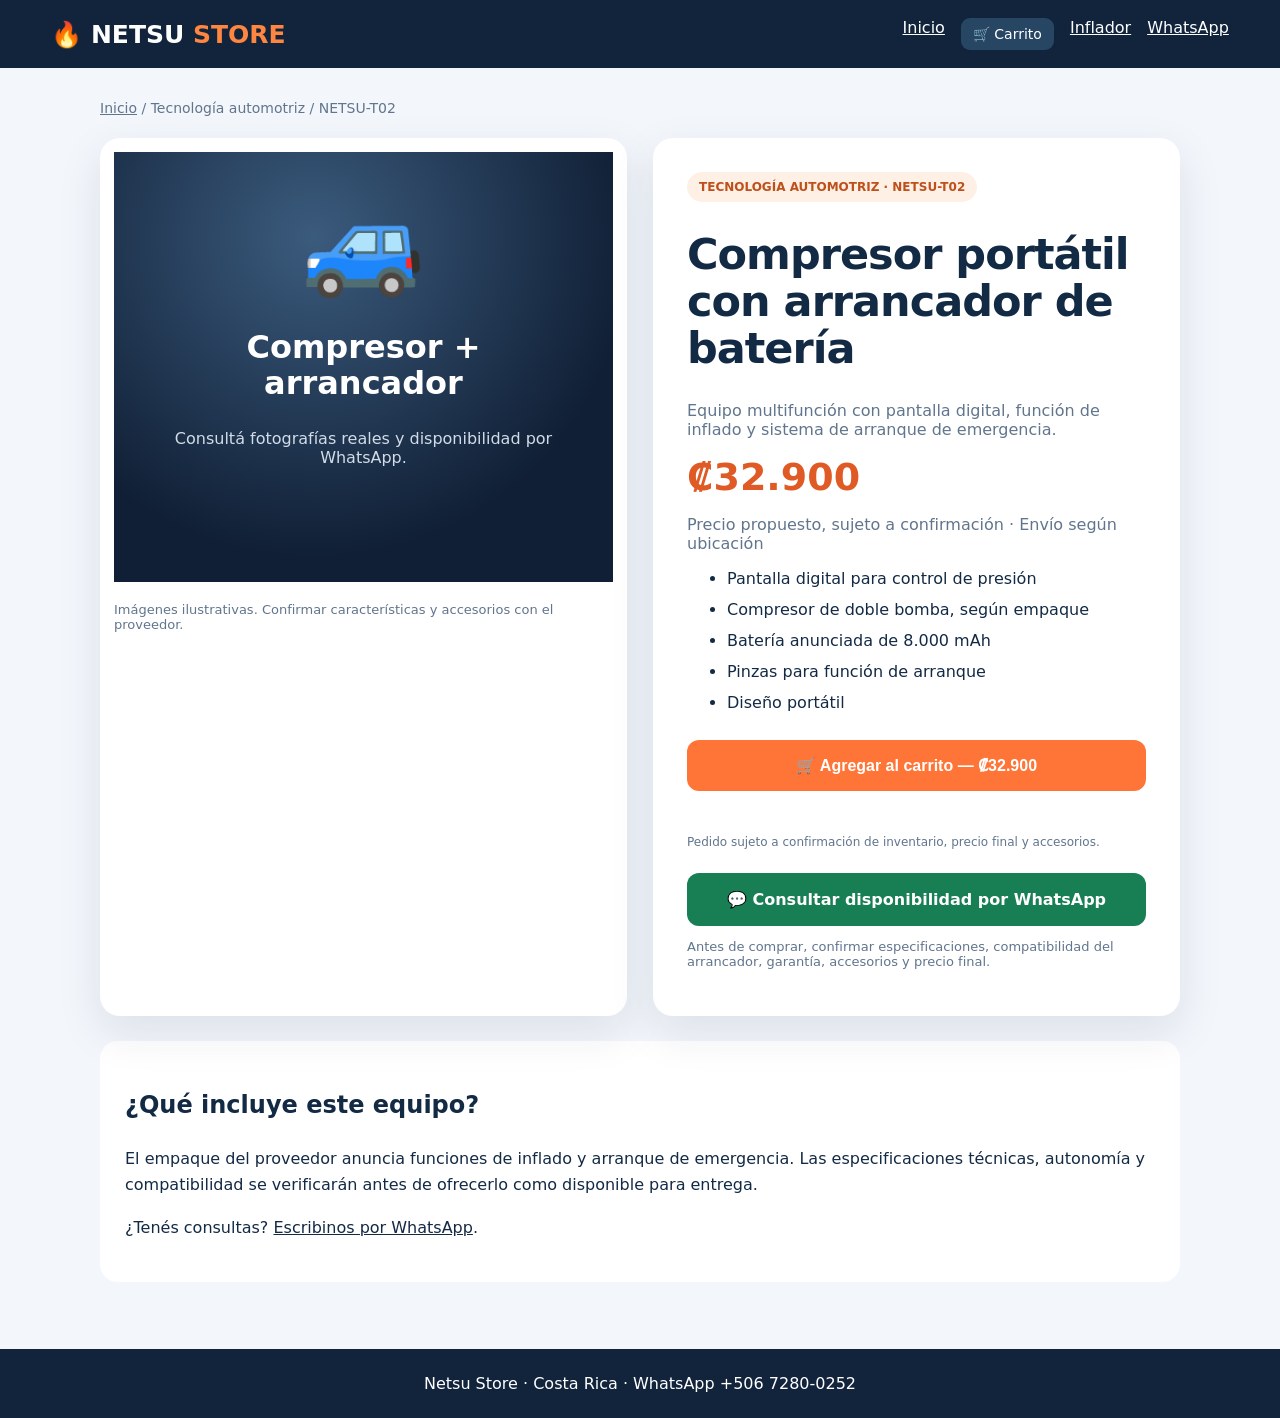
==== arrancador-compresor.html @ 4e2aa310 "Unify Netsu Store cart and fix T01 gallery paths" ====
<!doctype html><html lang="es"><head><meta charset="utf-8"><meta name="viewport" content="width=device-width,initial-scale=1"><title>Compresor y arrancador portátil | Netsu Store</title><meta name="description" content="Compresor portátil con función de arranque y pantalla digital. Consultá precio, disponibilidad y entrega con Netsu Store Costa Rica."><style>*{box-sizing:border-box}body{margin:0;font:16px system-ui,-apple-system,Segoe UI,sans-serif;background:#f3f6fb;color:#132a45}header{background:#12243c;color:white;padding:18px max(4vw,20px);display:flex;align-items:center;justify-content:space-between;gap:20px;flex-wrap:wrap}header b{font-size:25px}header span{color:#ff8640}nav{display:flex;gap:16px}a{color:inherit}.wrap{max-width:1120px;margin:auto;padding:32px 20px}.crumb{color:#61758d;font-size:14px;margin-bottom:22px}.layout{display:grid;grid-template-columns:1fr 1fr;gap:26px}.card{background:white;border-radius:20px;overflow:hidden;box-shadow:0 16px 45px #142b461a}.visual{min-height:430px;background:radial-gradient(circle at 40% 20%,#3b5b7d,#101f35 70%);color:#fff;display:flex;flex-direction:column;justify-content:center;align-items:center;padding:32px;text-align:center}.visual .icon{font-size:100px}.visual h2{font-size:32px;line-height:1.15}.visual p{color:#d2dce8}.details{padding:34px}.tag{background:#fff0e6;color:#bd501b;padding:8px 12px;border-radius:99px;font-weight:800;font-size:12px;display:inline-block}h1{font-size:clamp(30px,4vw,43px);line-height:1.1;letter-spacing:-1px}.price{font-size:38px;font-weight:900;color:#df5a25}.muted{color:#61758d}.details li{margin:12px 0}.btn{display:block;background:#187e54;color:white;text-align:center;text-decoration:none;font-weight:800;border-radius:12px;padding:17px;margin-top:24px}.section{margin-top:25px;background:#fff;padding:25px;border-radius:18px;line-height:1.65}footer{margin-top:35px;padding:25px;background:#12243c;color:white;text-align:center}@media(max-width:750px){.layout{grid-template-columns:1fr}.visual{min-height:300px}.details{padding:24px}.wrap{padding:22px 13px}}.gallery{padding:14px}.gallery img{width:100%;aspect-ratio:1;object-fit:contain;border-radius:12px;background:#eef2f7}.thumbs{display:grid;grid-template-columns:repeat(3,1fr);gap:8px;margin-top:10px}.thumbs button{padding:0;border:2px solid transparent;border-radius:9px;background:#eef2f7;cursor:pointer;overflow:hidden}.thumbs button:focus{border-color:#ed5b30}.thumbs img{width:100%;display:block;aspect-ratio:1;object-fit:cover}.gallery-note{font-size:13px;color:#61758d;margin:10px 0 0}</style><style>.add-cart-net{background:#ff7437;color:white;border:0;border-radius:12px;padding:16px;width:100%;font-weight:800;font-size:16px;cursor:pointer;margin-top:12px}.cart-link-net{display:inline-block;color:#fff;background:#274664;border-radius:9px;padding:8px 12px;text-decoration:none;font-size:14px}.cart-message-net{font-size:13px;color:#187b53;min-height:18px}</style></head><body><header><b>🔥 NETSU <span>STORE</span></b><nav><a href="/">Inicio</a><a href="/#carrito" class="cart-link-net">🛒 Carrito</a><a href="/inflador-digital.html">Inflador</a><a href="https://wa.me/50672800252">WhatsApp</a></nav></header><main class="wrap"><div class="crumb"><a href="/">Inicio</a> / Tecnología automotriz / NETSU-T02</div><div class="layout"><div class="card"><div class="gallery"><img id="t02-main" src="/assets/NETSU_T02_01_portada.png" alt="NETSU-T02 compresor portátil con arrancador" onerror="this.style.display='none';document.getElementById('t02-fallback').style.display='block'"><div id="t02-fallback" class="visual" style="display:none"><div class="icon">🚙</div><h2>Compresor + arrancador</h2><p>Consultá fotografías reales y disponibilidad por WhatsApp.</p></div><div class="thumbs" id="t02-thumbs"></div><p class="gallery-note">Imágenes ilustrativas. Confirmar características y accesorios con el proveedor.</p></div></div><div class="card details"><span class="tag">TECNOLOGÍA AUTOMOTRIZ · NETSU-T02</span><h1>Compresor portátil con arrancador de batería</h1><p class="muted">Equipo multifunción con pantalla digital, función de inflado y sistema de arranque de emergencia.</p><div class="price">₡32.900</div><p class="muted">Precio propuesto, sujeto a confirmación · Envío según ubicación</p><ul><li>Pantalla digital para control de presión</li><li>Compresor de doble bomba, según empaque</li><li>Batería anunciada de 8.000 mAh</li><li>Pinzas para función de arranque</li><li>Diseño portátil</li></ul><button type="button" id="addProductCart" class="add-cart-net">🛒 Agregar al carrito — ₡32.900</button><p id="cartMessage" class="cart-message-net" role="status"></p><p class="muted" style="font-size:12px">Pedido sujeto a confirmación de inventario, precio final y accesorios.</p><a class="btn" href="https://wa.me/50672800252?text=Hola%2C%20Netsu%20Store.%20Quiero%20consultar%20precio%20final%20y%20disponibilidad%20del%20compresor%20con%20arrancador%20NETSU-T02" target="_blank" rel="noopener">💬 Consultar disponibilidad por WhatsApp</a><p class="muted" style="font-size:13px">Antes de comprar, confirmar especificaciones, compatibilidad del arrancador, garantía, accesorios y precio final.</p></div></div><section class="section"><h2>¿Qué incluye este equipo?</h2><p>El empaque del proveedor anuncia funciones de inflado y arranque de emergencia. Las especificaciones técnicas, autonomía y compatibilidad se verificarán antes de ofrecerlo como disponible para entrega.</p><p>¿Tenés consultas? <a href="https://wa.me/50672800252">Escribinos por WhatsApp</a>.</p></section></main><footer>Netsu Store · Costa Rica · WhatsApp +506 7280-0252</footer><script>const pics=["01_portada","02_en_uso","03_funciones","04_portabilidad","05_accesorios"];const main=document.getElementById("t02-main"),thumbs=document.getElementById("t02-thumbs");pics.forEach((p,i)=>{const url="/assets/NETSU_T02_"+p+".png",b=document.createElement("button"),im=document.createElement("img");b.type="button";b.setAttribute("aria-label","Ver imagen "+(i+1));im.src=url;im.alt="Imagen "+(i+1)+" del NETSU-T02";im.onerror=()=>b.remove();b.onclick=()=>{main.src=url;main.style.display="block";document.getElementById("t02-fallback").style.display="none"};b.appendChild(im);thumbs.appendChild(b)});</script><script>(function(){const b=document.getElementById('addProductCart');b.addEventListener('click',()=>{const key='netsu-cart-v1';let items=[];try{const a=JSON.parse(localStorage.getItem(key)||'[]');if(Array.isArray(a))items=a.filter(x=>x&&Number.isInteger(x.qty)&&x.qty>0&&Number.isFinite(x.unit)&&x.unit>=0)}catch(e){}const existing=items.find(x=>x.sku==='NETSU-T02');if(existing)existing.qty=Math.min(50,existing.qty+1);else items.push({sku:'NETSU-T02',qty:1,unit:32900});try{localStorage.setItem(key,JSON.stringify(items))}catch(e){document.getElementById('cartMessage').textContent='No se pudo guardar el carrito en este navegador.';return}document.getElementById('cartMessage').textContent='Agregado. Podés seguir comprando o revisar el carrito.'})})();</script></body></html>
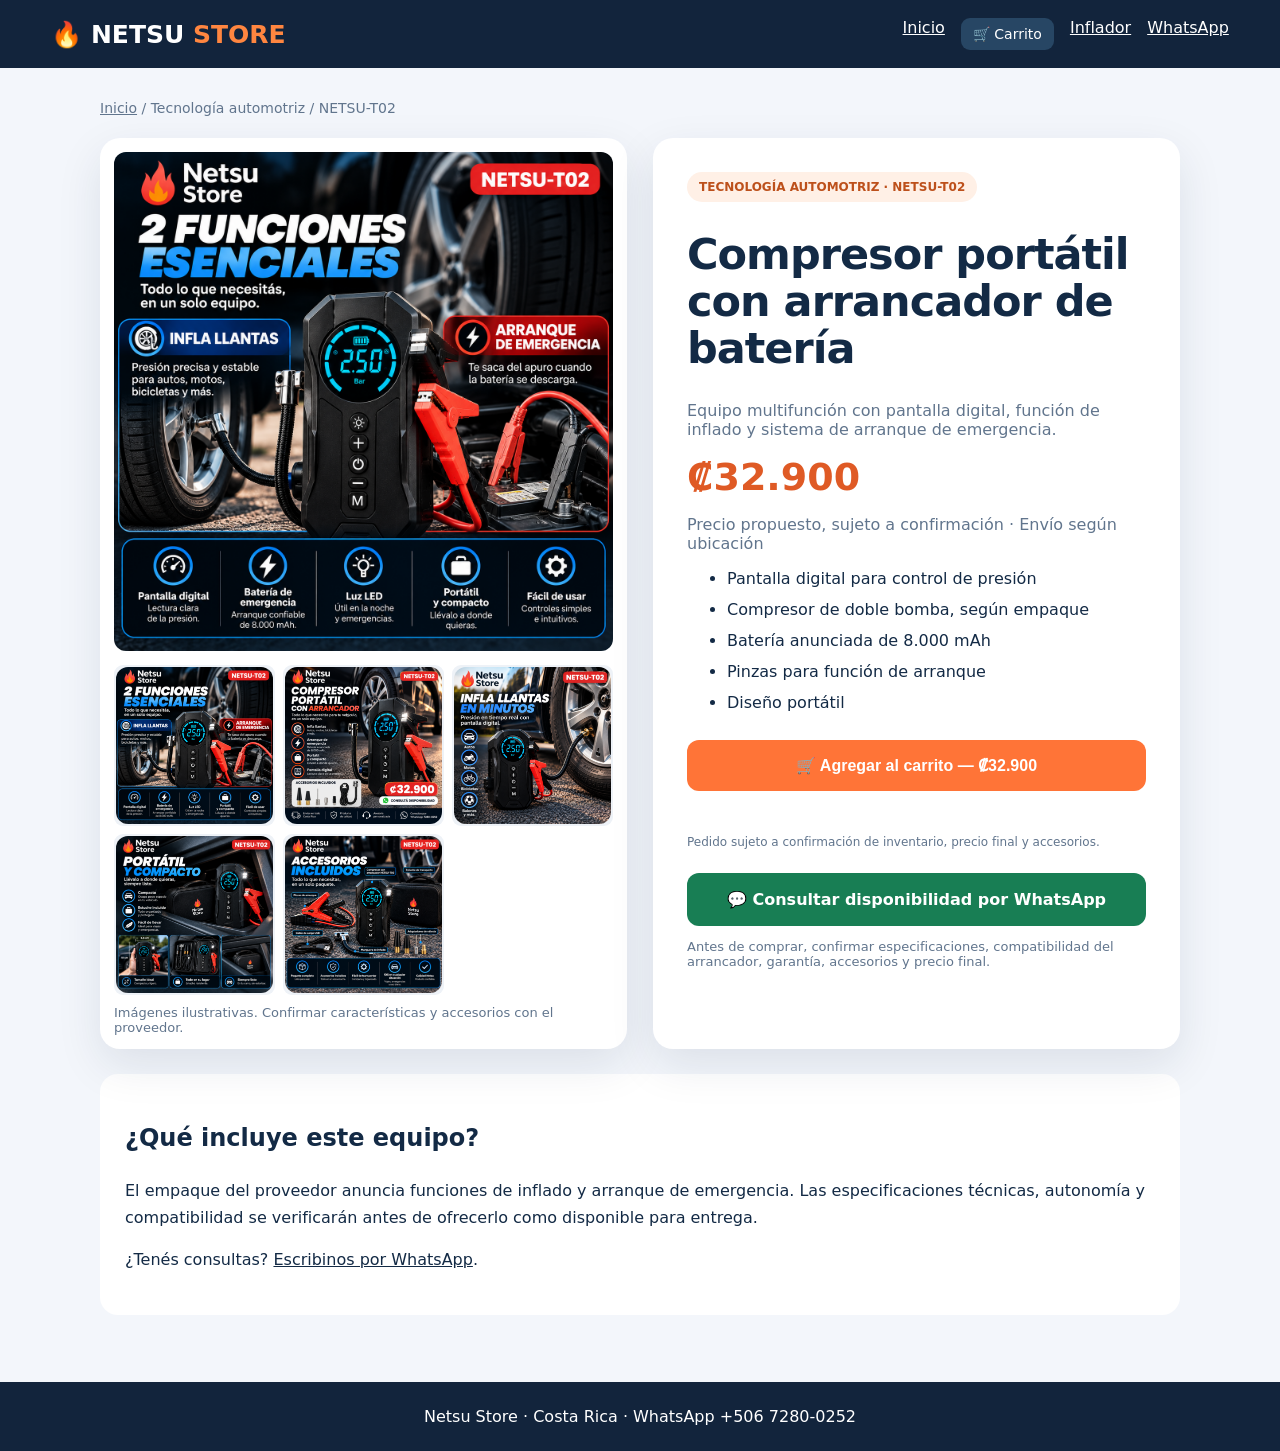
==== commit 2db2c258: "Connect five uploaded T02 images to product gallery" ====
--- a/arrancador-compresor.html
+++ b/arrancador-compresor.html
@@ -1 +1 @@
-<!doctype html><html lang="es"><head><meta charset="utf-8"><meta name="viewport" content="width=device-width,initial-scale=1"><title>Compresor y arrancador portátil | Netsu Store</title><meta name="description" content="Compresor portátil con función de arranque y pantalla digital. Consultá precio, disponibilidad y entrega con Netsu Store Costa Rica."><style>*{box-sizing:border-box}body{margin:0;font:16px system-ui,-apple-system,Segoe UI,sans-serif;background:#f3f6fb;color:#132a45}header{background:#12243c;color:white;padding:18px max(4vw,20px);display:flex;align-items:center;justify-content:space-between;gap:20px;flex-wrap:wrap}header b{font-size:25px}header span{color:#ff8640}nav{display:flex;gap:16px}a{color:inherit}.wrap{max-width:1120px;margin:auto;padding:32px 20px}.crumb{color:#61758d;font-size:14px;margin-bottom:22px}.layout{display:grid;grid-template-columns:1fr 1fr;gap:26px}.card{background:white;border-radius:20px;overflow:hidden;box-shadow:0 16px 45px #142b461a}.visual{min-height:430px;background:radial-gradient(circle at 40% 20%,#3b5b7d,#101f35 70%);color:#fff;display:flex;flex-direction:column;justify-content:center;align-items:center;padding:32px;text-align:center}.visual .icon{font-size:100px}.visual h2{font-size:32px;line-height:1.15}.visual p{color:#d2dce8}.details{padding:34px}.tag{background:#fff0e6;color:#bd501b;padding:8px 12px;border-radius:99px;font-weight:800;font-size:12px;display:inline-block}h1{font-size:clamp(30px,4vw,43px);line-height:1.1;letter-spacing:-1px}.price{font-size:38px;font-weight:900;color:#df5a25}.muted{color:#61758d}.details li{margin:12px 0}.btn{display:block;background:#187e54;color:white;text-align:center;text-decoration:none;font-weight:800;border-radius:12px;padding:17px;margin-top:24px}.section{margin-top:25px;background:#fff;padding:25px;border-radius:18px;line-height:1.65}footer{margin-top:35px;padding:25px;background:#12243c;color:white;text-align:center}@media(max-width:750px){.layout{grid-template-columns:1fr}.visual{min-height:300px}.details{padding:24px}.wrap{padding:22px 13px}}.gallery{padding:14px}.gallery img{width:100%;aspect-ratio:1;object-fit:contain;border-radius:12px;background:#eef2f7}.thumbs{display:grid;grid-template-columns:repeat(3,1fr);gap:8px;margin-top:10px}.thumbs button{padding:0;border:2px solid transparent;border-radius:9px;background:#eef2f7;cursor:pointer;overflow:hidden}.thumbs button:focus{border-color:#ed5b30}.thumbs img{width:100%;display:block;aspect-ratio:1;object-fit:cover}.gallery-note{font-size:13px;color:#61758d;margin:10px 0 0}</style><style>.add-cart-net{background:#ff7437;color:white;border:0;border-radius:12px;padding:16px;width:100%;font-weight:800;font-size:16px;cursor:pointer;margin-top:12px}.cart-link-net{display:inline-block;color:#fff;background:#274664;border-radius:9px;padding:8px 12px;text-decoration:none;font-size:14px}.cart-message-net{font-size:13px;color:#187b53;min-height:18px}</style></head><body><header><b>🔥 NETSU <span>STORE</span></b><nav><a href="/">Inicio</a><a href="/#carrito" class="cart-link-net">🛒 Carrito</a><a href="/inflador-digital.html">Inflador</a><a href="https://wa.me/50672800252">WhatsApp</a></nav></header><main class="wrap"><div class="crumb"><a href="/">Inicio</a> / Tecnología automotriz / NETSU-T02</div><div class="layout"><div class="card"><div class="gallery"><img id="t02-main" src="/assets/NETSU_T02_01_portada.png" alt="NETSU-T02 compresor portátil con arrancador" onerror="this.style.display='none';document.getElementById('t02-fallback').style.display='block'"><div id="t02-fallback" class="visual" style="display:none"><div class="icon">🚙</div><h2>Compresor + arrancador</h2><p>Consultá fotografías reales y disponibilidad por WhatsApp.</p></div><div class="thumbs" id="t02-thumbs"></div><p class="gallery-note">Imágenes ilustrativas. Confirmar características y accesorios con el proveedor.</p></div></div><div class="card details"><span class="tag">TECNOLOGÍA AUTOMOTRIZ · NETSU-T02</span><h1>Compresor portátil con arrancador de batería</h1><p class="muted">Equipo multifunción con pantalla digital, función de inflado y sistema de arranque de emergencia.</p><div class="price">₡32.900</div><p class="muted">Precio propuesto, sujeto a confirmación · Envío según ubicación</p><ul><li>Pantalla digital para control de presión</li><li>Compresor de doble bomba, según empaque</li><li>Batería anunciada de 8.000 mAh</li><li>Pinzas para función de arranque</li><li>Diseño portátil</li></ul><button type="button" id="addProductCart" class="add-cart-net">🛒 Agregar al carrito — ₡32.900</button><p id="cartMessage" class="cart-message-net" role="status"></p><p class="muted" style="font-size:12px">Pedido sujeto a confirmación de inventario, precio final y accesorios.</p><a class="btn" href="https://wa.me/50672800252?text=Hola%2C%20Netsu%20Store.%20Quiero%20consultar%20precio%20final%20y%20disponibilidad%20del%20compresor%20con%20arrancador%20NETSU-T02" target="_blank" rel="noopener">💬 Consultar disponibilidad por WhatsApp</a><p class="muted" style="font-size:13px">Antes de comprar, confirmar especificaciones, compatibilidad del arrancador, garantía, accesorios y precio final.</p></div></div><section class="section"><h2>¿Qué incluye este equipo?</h2><p>El empaque del proveedor anuncia funciones de inflado y arranque de emergencia. Las especificaciones técnicas, autonomía y compatibilidad se verificarán antes de ofrecerlo como disponible para entrega.</p><p>¿Tenés consultas? <a href="https://wa.me/50672800252">Escribinos por WhatsApp</a>.</p></section></main><footer>Netsu Store · Costa Rica · WhatsApp +506 7280-0252</footer><script>const pics=["01_portada","02_en_uso","03_funciones","04_portabilidad","05_accesorios"];const main=document.getElementById("t02-main"),thumbs=document.getElementById("t02-thumbs");pics.forEach((p,i)=>{const url="/assets/NETSU_T02_"+p+".png",b=document.createElement("button"),im=document.createElement("img");b.type="button";b.setAttribute("aria-label","Ver imagen "+(i+1));im.src=url;im.alt="Imagen "+(i+1)+" del NETSU-T02";im.onerror=()=>b.remove();b.onclick=()=>{main.src=url;main.style.display="block";document.getElementById("t02-fallback").style.display="none"};b.appendChild(im);thumbs.appendChild(b)});</script><script>(function(){const b=document.getElementById('addProductCart');b.addEventListener('click',()=>{const key='netsu-cart-v1';let items=[];try{const a=JSON.parse(localStorage.getItem(key)||'[]');if(Array.isArray(a))items=a.filter(x=>x&&Number.isInteger(x.qty)&&x.qty>0&&Number.isFinite(x.unit)&&x.unit>=0)}catch(e){}const existing=items.find(x=>x.sku==='NETSU-T02');if(existing)existing.qty=Math.min(50,existing.qty+1);else items.push({sku:'NETSU-T02',qty:1,unit:32900});try{localStorage.setItem(key,JSON.stringify(items))}catch(e){document.getElementById('cartMessage').textContent='No se pudo guardar el carrito en este navegador.';return}document.getElementById('cartMessage').textContent='Agregado. Podés seguir comprando o revisar el carrito.'})})();</script></body></html>+<!doctype html><html lang="es"><head><meta charset="utf-8"><meta name="viewport" content="width=device-width,initial-scale=1"><title>Compresor y arrancador portátil | Netsu Store</title><meta name="description" content="Compresor portátil con función de arranque y pantalla digital. Consultá precio, disponibilidad y entrega con Netsu Store Costa Rica."><style>*{box-sizing:border-box}body{margin:0;font:16px system-ui,-apple-system,Segoe UI,sans-serif;background:#f3f6fb;color:#132a45}header{background:#12243c;color:white;padding:18px max(4vw,20px);display:flex;align-items:center;justify-content:space-between;gap:20px;flex-wrap:wrap}header b{font-size:25px}header span{color:#ff8640}nav{display:flex;gap:16px}a{color:inherit}.wrap{max-width:1120px;margin:auto;padding:32px 20px}.crumb{color:#61758d;font-size:14px;margin-bottom:22px}.layout{display:grid;grid-template-columns:1fr 1fr;gap:26px}.card{background:white;border-radius:20px;overflow:hidden;box-shadow:0 16px 45px #142b461a}.visual{min-height:430px;background:radial-gradient(circle at 40% 20%,#3b5b7d,#101f35 70%);color:#fff;display:flex;flex-direction:column;justify-content:center;align-items:center;padding:32px;text-align:center}.visual .icon{font-size:100px}.visual h2{font-size:32px;line-height:1.15}.visual p{color:#d2dce8}.details{padding:34px}.tag{background:#fff0e6;color:#bd501b;padding:8px 12px;border-radius:99px;font-weight:800;font-size:12px;display:inline-block}h1{font-size:clamp(30px,4vw,43px);line-height:1.1;letter-spacing:-1px}.price{font-size:38px;font-weight:900;color:#df5a25}.muted{color:#61758d}.details li{margin:12px 0}.btn{display:block;background:#187e54;color:white;text-align:center;text-decoration:none;font-weight:800;border-radius:12px;padding:17px;margin-top:24px}.section{margin-top:25px;background:#fff;padding:25px;border-radius:18px;line-height:1.65}footer{margin-top:35px;padding:25px;background:#12243c;color:white;text-align:center}@media(max-width:750px){.layout{grid-template-columns:1fr}.visual{min-height:300px}.details{padding:24px}.wrap{padding:22px 13px}}.gallery{padding:14px}.gallery img{width:100%;aspect-ratio:1;object-fit:contain;border-radius:12px;background:#eef2f7}.thumbs{display:grid;grid-template-columns:repeat(3,1fr);gap:8px;margin-top:10px}.thumbs button{padding:0;border:2px solid transparent;border-radius:9px;background:#eef2f7;cursor:pointer;overflow:hidden}.thumbs button:focus{border-color:#ed5b30}.thumbs img{width:100%;display:block;aspect-ratio:1;object-fit:cover}.gallery-note{font-size:13px;color:#61758d;margin:10px 0 0}</style><style>.add-cart-net{background:#ff7437;color:white;border:0;border-radius:12px;padding:16px;width:100%;font-weight:800;font-size:16px;cursor:pointer;margin-top:12px}.cart-link-net{display:inline-block;color:#fff;background:#274664;border-radius:9px;padding:8px 12px;text-decoration:none;font-size:14px}.cart-message-net{font-size:13px;color:#187b53;min-height:18px}</style></head><body><header><b>🔥 NETSU <span>STORE</span></b><nav><a href="/">Inicio</a><a href="/#carrito" class="cart-link-net">🛒 Carrito</a><a href="/inflador-digital.html">Inflador</a><a href="https://wa.me/50672800252">WhatsApp</a></nav></header><main class="wrap"><div class="crumb"><a href="/">Inicio</a> / Tecnología automotriz / NETSU-T02</div><div class="layout"><div class="card"><div class="gallery"><img id="t02-main" src="/assets/Arrancador%20Netsu-T02_%20Infl%C3%A1%20y%20Arranc%C3%A1.png" alt="NETSU-T02 compresor portátil con arrancador" onerror="this.style.display='none';document.getElementById('t02-fallback').style.display='block'"><div id="t02-fallback" class="visual" style="display:none"><div class="icon">🚙</div><h2>Compresor + arrancador</h2><p>Consultá fotografías reales y disponibilidad por WhatsApp.</p></div><div class="thumbs" id="t02-thumbs"></div><p class="gallery-note">Imágenes ilustrativas. Confirmar características y accesorios con el proveedor.</p></div></div><div class="card details"><span class="tag">TECNOLOGÍA AUTOMOTRIZ · NETSU-T02</span><h1>Compresor portátil con arrancador de batería</h1><p class="muted">Equipo multifunción con pantalla digital, función de inflado y sistema de arranque de emergencia.</p><div class="price">₡32.900</div><p class="muted">Precio propuesto, sujeto a confirmación · Envío según ubicación</p><ul><li>Pantalla digital para control de presión</li><li>Compresor de doble bomba, según empaque</li><li>Batería anunciada de 8.000 mAh</li><li>Pinzas para función de arranque</li><li>Diseño portátil</li></ul><button type="button" id="addProductCart" class="add-cart-net">🛒 Agregar al carrito — ₡32.900</button><p id="cartMessage" class="cart-message-net" role="status"></p><p class="muted" style="font-size:12px">Pedido sujeto a confirmación de inventario, precio final y accesorios.</p><a class="btn" href="https://wa.me/50672800252?text=Hola%2C%20Netsu%20Store.%20Quiero%20consultar%20precio%20final%20y%20disponibilidad%20del%20compresor%20con%20arrancador%20NETSU-T02" target="_blank" rel="noopener">💬 Consultar disponibilidad por WhatsApp</a><p class="muted" style="font-size:13px">Antes de comprar, confirmar especificaciones, compatibilidad del arrancador, garantía, accesorios y precio final.</p></div></div><section class="section"><h2>¿Qué incluye este equipo?</h2><p>El empaque del proveedor anuncia funciones de inflado y arranque de emergencia. Las especificaciones técnicas, autonomía y compatibilidad se verificarán antes de ofrecerlo como disponible para entrega.</p><p>¿Tenés consultas? <a href="https://wa.me/50672800252">Escribinos por WhatsApp</a>.</p></section></main><footer>Netsu Store · Costa Rica · WhatsApp +506 7280-0252</footer><script>const pics=["/assets/Arrancador%20Netsu-T02_%20Infl%C3%A1%20y%20Arranc%C3%A1.png","/assets/Compresor%20port%C3%A1til%20Netsu%20para%20emergencias.png","/assets/Inflador%20port%C3%A1til%20Netsu%20para%20llantas.png","/assets/Port%C3%A1til%20y%20compacto%20para%20tu%20auto.png","/assets/Accesorios%20incluidos%20Netsu-T02.png"];const main=document.getElementById("t02-main"),thumbs=document.getElementById("t02-thumbs");pics.forEach((p,i)=>{const url=p,b=document.createElement("button"),im=document.createElement("img");b.type="button";b.setAttribute("aria-label","Ver imagen "+(i+1));im.src=url;im.alt="Imagen "+(i+1)+" del NETSU-T02";im.onerror=()=>b.remove();b.onclick=()=>{main.src=url;main.style.display="block";document.getElementById("t02-fallback").style.display="none"};b.appendChild(im);thumbs.appendChild(b)});</script><script>(function(){const b=document.getElementById('addProductCart');b.addEventListener('click',()=>{const key='netsu-cart-v1';let items=[];try{const a=JSON.parse(localStorage.getItem(key)||'[]');if(Array.isArray(a))items=a.filter(x=>x&&Number.isInteger(x.qty)&&x.qty>0&&Number.isFinite(x.unit)&&x.unit>=0)}catch(e){}const existing=items.find(x=>x.sku==='NETSU-T02');if(existing)existing.qty=Math.min(50,existing.qty+1);else items.push({sku:'NETSU-T02',qty:1,unit:32900});try{localStorage.setItem(key,JSON.stringify(items))}catch(e){document.getElementById('cartMessage').textContent='No se pudo guardar el carrito en este navegador.';return}document.getElementById('cartMessage').innerHTML='Agregado al carrito. <a href="/#carrito">Ver carrito y finalizar pedido</a>.'})})();</script></body></html>
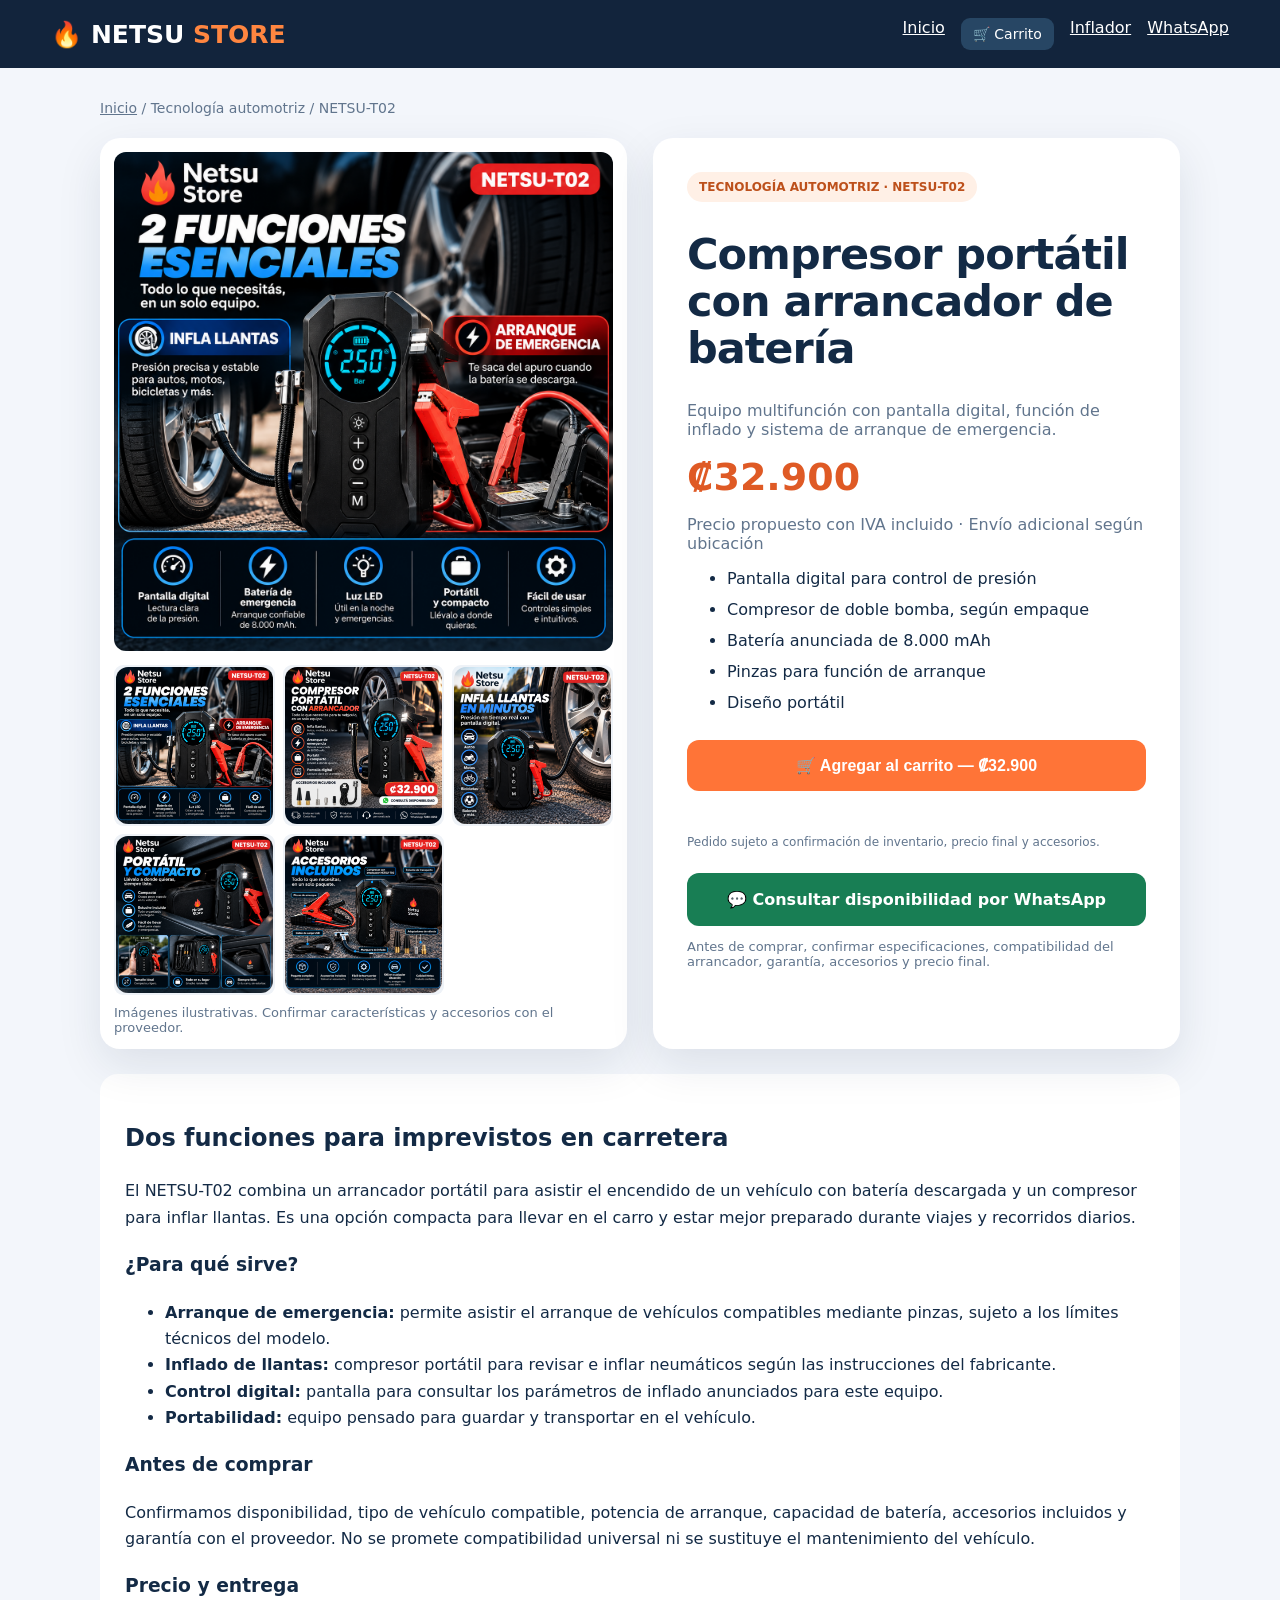
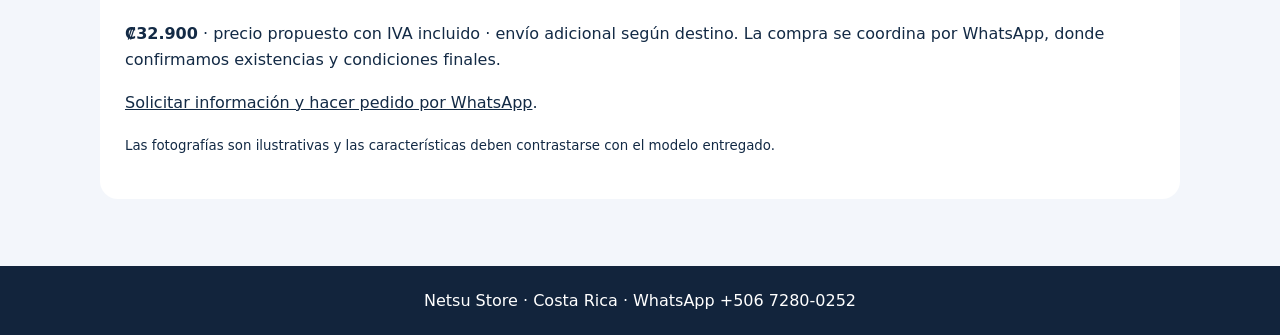
==== commit 6d43fedb: "Ampliar ficha T02 con usos, compra, compatibilidad y entrega" ====
--- a/arrancador-compresor.html
+++ b/arrancador-compresor.html
@@ -1 +1 @@
-<!doctype html><html lang="es"><head><meta charset="utf-8"><meta name="viewport" content="width=device-width,initial-scale=1"><title>Compresor y arrancador portátil | Netsu Store</title><meta name="description" content="Compresor portátil con función de arranque y pantalla digital. Consultá precio, disponibilidad y entrega con Netsu Store Costa Rica."><style>*{box-sizing:border-box}body{margin:0;font:16px system-ui,-apple-system,Segoe UI,sans-serif;background:#f3f6fb;color:#132a45}header{background:#12243c;color:white;padding:18px max(4vw,20px);display:flex;align-items:center;justify-content:space-between;gap:20px;flex-wrap:wrap}header b{font-size:25px}header span{color:#ff8640}nav{display:flex;gap:16px}a{color:inherit}.wrap{max-width:1120px;margin:auto;padding:32px 20px}.crumb{color:#61758d;font-size:14px;margin-bottom:22px}.layout{display:grid;grid-template-columns:1fr 1fr;gap:26px}.card{background:white;border-radius:20px;overflow:hidden;box-shadow:0 16px 45px #142b461a}.visual{min-height:430px;background:radial-gradient(circle at 40% 20%,#3b5b7d,#101f35 70%);color:#fff;display:flex;flex-direction:column;justify-content:center;align-items:center;padding:32px;text-align:center}.visual .icon{font-size:100px}.visual h2{font-size:32px;line-height:1.15}.visual p{color:#d2dce8}.details{padding:34px}.tag{background:#fff0e6;color:#bd501b;padding:8px 12px;border-radius:99px;font-weight:800;font-size:12px;display:inline-block}h1{font-size:clamp(30px,4vw,43px);line-height:1.1;letter-spacing:-1px}.price{font-size:38px;font-weight:900;color:#df5a25}.muted{color:#61758d}.details li{margin:12px 0}.btn{display:block;background:#187e54;color:white;text-align:center;text-decoration:none;font-weight:800;border-radius:12px;padding:17px;margin-top:24px}.section{margin-top:25px;background:#fff;padding:25px;border-radius:18px;line-height:1.65}footer{margin-top:35px;padding:25px;background:#12243c;color:white;text-align:center}@media(max-width:750px){.layout{grid-template-columns:1fr}.visual{min-height:300px}.details{padding:24px}.wrap{padding:22px 13px}}.gallery{padding:14px}.gallery img{width:100%;aspect-ratio:1;object-fit:contain;border-radius:12px;background:#eef2f7}.thumbs{display:grid;grid-template-columns:repeat(3,1fr);gap:8px;margin-top:10px}.thumbs button{padding:0;border:2px solid transparent;border-radius:9px;background:#eef2f7;cursor:pointer;overflow:hidden}.thumbs button:focus{border-color:#ed5b30}.thumbs img{width:100%;display:block;aspect-ratio:1;object-fit:cover}.gallery-note{font-size:13px;color:#61758d;margin:10px 0 0}</style><style>.add-cart-net{background:#ff7437;color:white;border:0;border-radius:12px;padding:16px;width:100%;font-weight:800;font-size:16px;cursor:pointer;margin-top:12px}.cart-link-net{display:inline-block;color:#fff;background:#274664;border-radius:9px;padding:8px 12px;text-decoration:none;font-size:14px}.cart-message-net{font-size:13px;color:#187b53;min-height:18px}</style></head><body><header><b>🔥 NETSU <span>STORE</span></b><nav><a href="/">Inicio</a><a href="/#carrito" class="cart-link-net">🛒 Carrito</a><a href="/inflador-digital.html">Inflador</a><a href="https://wa.me/50672800252">WhatsApp</a></nav></header><main class="wrap"><div class="crumb"><a href="/">Inicio</a> / Tecnología automotriz / NETSU-T02</div><div class="layout"><div class="card"><div class="gallery"><img id="t02-main" src="/assets/Arrancador%20Netsu-T02_%20Infl%C3%A1%20y%20Arranc%C3%A1.png" alt="NETSU-T02 compresor portátil con arrancador" onerror="this.style.display='none';document.getElementById('t02-fallback').style.display='block'"><div id="t02-fallback" class="visual" style="display:none"><div class="icon">🚙</div><h2>Compresor + arrancador</h2><p>Consultá fotografías reales y disponibilidad por WhatsApp.</p></div><div class="thumbs" id="t02-thumbs"></div><p class="gallery-note">Imágenes ilustrativas. Confirmar características y accesorios con el proveedor.</p></div></div><div class="card details"><span class="tag">TECNOLOGÍA AUTOMOTRIZ · NETSU-T02</span><h1>Compresor portátil con arrancador de batería</h1><p class="muted">Equipo multifunción con pantalla digital, función de inflado y sistema de arranque de emergencia.</p><div class="price">₡32.900</div><p class="muted">Precio propuesto, sujeto a confirmación · Envío según ubicación</p><ul><li>Pantalla digital para control de presión</li><li>Compresor de doble bomba, según empaque</li><li>Batería anunciada de 8.000 mAh</li><li>Pinzas para función de arranque</li><li>Diseño portátil</li></ul><button type="button" id="addProductCart" class="add-cart-net">🛒 Agregar al carrito — ₡32.900</button><p id="cartMessage" class="cart-message-net" role="status"></p><p class="muted" style="font-size:12px">Pedido sujeto a confirmación de inventario, precio final y accesorios.</p><a class="btn" href="https://wa.me/50672800252?text=Hola%2C%20Netsu%20Store.%20Quiero%20consultar%20precio%20final%20y%20disponibilidad%20del%20compresor%20con%20arrancador%20NETSU-T02" target="_blank" rel="noopener">💬 Consultar disponibilidad por WhatsApp</a><p class="muted" style="font-size:13px">Antes de comprar, confirmar especificaciones, compatibilidad del arrancador, garantía, accesorios y precio final.</p></div></div><section class="section"><h2>¿Qué incluye este equipo?</h2><p>El empaque del proveedor anuncia funciones de inflado y arranque de emergencia. Las especificaciones técnicas, autonomía y compatibilidad se verificarán antes de ofrecerlo como disponible para entrega.</p><p>¿Tenés consultas? <a href="https://wa.me/50672800252">Escribinos por WhatsApp</a>.</p></section></main><footer>Netsu Store · Costa Rica · WhatsApp +506 7280-0252</footer><script>const pics=["/assets/Arrancador%20Netsu-T02_%20Infl%C3%A1%20y%20Arranc%C3%A1.png","/assets/Compresor%20port%C3%A1til%20Netsu%20para%20emergencias.png","/assets/Inflador%20port%C3%A1til%20Netsu%20para%20llantas.png","/assets/Port%C3%A1til%20y%20compacto%20para%20tu%20auto.png","/assets/Accesorios%20incluidos%20Netsu-T02.png"];const main=document.getElementById("t02-main"),thumbs=document.getElementById("t02-thumbs");pics.forEach((p,i)=>{const url=p,b=document.createElement("button"),im=document.createElement("img");b.type="button";b.setAttribute("aria-label","Ver imagen "+(i+1));im.src=url;im.alt="Imagen "+(i+1)+" del NETSU-T02";im.onerror=()=>b.remove();b.onclick=()=>{main.src=url;main.style.display="block";document.getElementById("t02-fallback").style.display="none"};b.appendChild(im);thumbs.appendChild(b)});</script><script>(function(){const b=document.getElementById('addProductCart');b.addEventListener('click',()=>{const key='netsu-cart-v1';let items=[];try{const a=JSON.parse(localStorage.getItem(key)||'[]');if(Array.isArray(a))items=a.filter(x=>x&&Number.isInteger(x.qty)&&x.qty>0&&Number.isFinite(x.unit)&&x.unit>=0)}catch(e){}const existing=items.find(x=>x.sku==='NETSU-T02');if(existing)existing.qty=Math.min(50,existing.qty+1);else items.push({sku:'NETSU-T02',qty:1,unit:32900});try{localStorage.setItem(key,JSON.stringify(items))}catch(e){document.getElementById('cartMessage').textContent='No se pudo guardar el carrito en este navegador.';return}document.getElementById('cartMessage').innerHTML='Agregado al carrito. <a href="/#carrito">Ver carrito y finalizar pedido</a>.'})})();</script></body></html>+<!doctype html><html lang="es"><head><meta charset="utf-8"><meta name="viewport" content="width=device-width,initial-scale=1"><title>Compresor y arrancador portátil | Netsu Store</title><meta name="description" content="Compresor portátil con función de arranque y pantalla digital. Consultá precio, disponibilidad y entrega con Netsu Store Costa Rica."><style>*{box-sizing:border-box}body{margin:0;font:16px system-ui,-apple-system,Segoe UI,sans-serif;background:#f3f6fb;color:#132a45}header{background:#12243c;color:white;padding:18px max(4vw,20px);display:flex;align-items:center;justify-content:space-between;gap:20px;flex-wrap:wrap}header b{font-size:25px}header span{color:#ff8640}nav{display:flex;gap:16px}a{color:inherit}.wrap{max-width:1120px;margin:auto;padding:32px 20px}.crumb{color:#61758d;font-size:14px;margin-bottom:22px}.layout{display:grid;grid-template-columns:1fr 1fr;gap:26px}.card{background:white;border-radius:20px;overflow:hidden;box-shadow:0 16px 45px #142b461a}.visual{min-height:430px;background:radial-gradient(circle at 40% 20%,#3b5b7d,#101f35 70%);color:#fff;display:flex;flex-direction:column;justify-content:center;align-items:center;padding:32px;text-align:center}.visual .icon{font-size:100px}.visual h2{font-size:32px;line-height:1.15}.visual p{color:#d2dce8}.details{padding:34px}.tag{background:#fff0e6;color:#bd501b;padding:8px 12px;border-radius:99px;font-weight:800;font-size:12px;display:inline-block}h1{font-size:clamp(30px,4vw,43px);line-height:1.1;letter-spacing:-1px}.price{font-size:38px;font-weight:900;color:#df5a25}.muted{color:#61758d}.details li{margin:12px 0}.btn{display:block;background:#187e54;color:white;text-align:center;text-decoration:none;font-weight:800;border-radius:12px;padding:17px;margin-top:24px}.section{margin-top:25px;background:#fff;padding:25px;border-radius:18px;line-height:1.65}footer{margin-top:35px;padding:25px;background:#12243c;color:white;text-align:center}@media(max-width:750px){.layout{grid-template-columns:1fr}.visual{min-height:300px}.details{padding:24px}.wrap{padding:22px 13px}}.gallery{padding:14px}.gallery img{width:100%;aspect-ratio:1;object-fit:contain;border-radius:12px;background:#eef2f7}.thumbs{display:grid;grid-template-columns:repeat(3,1fr);gap:8px;margin-top:10px}.thumbs button{padding:0;border:2px solid transparent;border-radius:9px;background:#eef2f7;cursor:pointer;overflow:hidden}.thumbs button:focus{border-color:#ed5b30}.thumbs img{width:100%;display:block;aspect-ratio:1;object-fit:cover}.gallery-note{font-size:13px;color:#61758d;margin:10px 0 0}</style><style>.add-cart-net{background:#ff7437;color:white;border:0;border-radius:12px;padding:16px;width:100%;font-weight:800;font-size:16px;cursor:pointer;margin-top:12px}.cart-link-net{display:inline-block;color:#fff;background:#274664;border-radius:9px;padding:8px 12px;text-decoration:none;font-size:14px}.cart-message-net{font-size:13px;color:#187b53;min-height:18px}</style></head><body><header><b>🔥 NETSU <span>STORE</span></b><nav><a href="/">Inicio</a><a href="/#carrito" class="cart-link-net">🛒 Carrito</a><a href="/inflador-digital.html">Inflador</a><a href="https://wa.me/50672800252">WhatsApp</a></nav></header><main class="wrap"><div class="crumb"><a href="/">Inicio</a> / Tecnología automotriz / NETSU-T02</div><div class="layout"><div class="card"><div class="gallery"><img id="t02-main" src="/assets/Arrancador%20Netsu-T02_%20Infl%C3%A1%20y%20Arranc%C3%A1.png" alt="NETSU-T02 compresor portátil con arrancador" onerror="this.style.display='none';document.getElementById('t02-fallback').style.display='block'"><div id="t02-fallback" class="visual" style="display:none"><div class="icon">🚙</div><h2>Compresor + arrancador</h2><p>Consultá fotografías reales y disponibilidad por WhatsApp.</p></div><div class="thumbs" id="t02-thumbs"></div><p class="gallery-note">Imágenes ilustrativas. Confirmar características y accesorios con el proveedor.</p></div></div><div class="card details"><span class="tag">TECNOLOGÍA AUTOMOTRIZ · NETSU-T02</span><h1>Compresor portátil con arrancador de batería</h1><p class="muted">Equipo multifunción con pantalla digital, función de inflado y sistema de arranque de emergencia.</p><div class="price">₡32.900</div><p class="muted">Precio propuesto con IVA incluido · Envío adicional según ubicación</p><ul><li>Pantalla digital para control de presión</li><li>Compresor de doble bomba, según empaque</li><li>Batería anunciada de 8.000 mAh</li><li>Pinzas para función de arranque</li><li>Diseño portátil</li></ul><button type="button" id="addProductCart" class="add-cart-net">🛒 Agregar al carrito — ₡32.900</button><p id="cartMessage" class="cart-message-net" role="status"></p><p class="muted" style="font-size:12px">Pedido sujeto a confirmación de inventario, precio final y accesorios.</p><a class="btn" href="https://wa.me/50672800252?text=Hola%2C%20Netsu%20Store.%20Quiero%20consultar%20precio%20final%20y%20disponibilidad%20del%20compresor%20con%20arrancador%20NETSU-T02" target="_blank" rel="noopener">💬 Consultar disponibilidad por WhatsApp</a><p class="muted" style="font-size:13px">Antes de comprar, confirmar especificaciones, compatibilidad del arrancador, garantía, accesorios y precio final.</p></div></div><section class="section"><h2>Dos funciones para imprevistos en carretera</h2><p>El NETSU-T02 combina un arrancador portátil para asistir el encendido de un vehículo con batería descargada y un compresor para inflar llantas. Es una opción compacta para llevar en el carro y estar mejor preparado durante viajes y recorridos diarios.</p><h3>¿Para qué sirve?</h3><ul><li><strong>Arranque de emergencia:</strong> permite asistir el arranque de vehículos compatibles mediante pinzas, sujeto a los límites técnicos del modelo.</li><li><strong>Inflado de llantas:</strong> compresor portátil para revisar e inflar neumáticos según las instrucciones del fabricante.</li><li><strong>Control digital:</strong> pantalla para consultar los parámetros de inflado anunciados para este equipo.</li><li><strong>Portabilidad:</strong> equipo pensado para guardar y transportar en el vehículo.</li></ul><h3>Antes de comprar</h3><p>Confirmamos disponibilidad, tipo de vehículo compatible, potencia de arranque, capacidad de batería, accesorios incluidos y garantía con el proveedor. No se promete compatibilidad universal ni se sustituye el mantenimiento del vehículo.</p><h3>Precio y entrega</h3><p><strong>₡32.900</strong> · precio propuesto con IVA incluido · envío adicional según destino. La compra se coordina por WhatsApp, donde confirmamos existencias y condiciones finales.</p><p><a href="https://wa.me/50672800252?text=Hola%2C%20quiero%20informaci%C3%B3n%20y%20disponibilidad%20del%20NETSU-T02">Solicitar información y hacer pedido por WhatsApp</a>.</p><p><small>Las fotografías son ilustrativas y las características deben contrastarse con el modelo entregado.</small></p></section></main><footer>Netsu Store · Costa Rica · WhatsApp +506 7280-0252</footer><script>const pics=["/assets/Arrancador%20Netsu-T02_%20Infl%C3%A1%20y%20Arranc%C3%A1.png","/assets/Compresor%20port%C3%A1til%20Netsu%20para%20emergencias.png","/assets/Inflador%20port%C3%A1til%20Netsu%20para%20llantas.png","/assets/Port%C3%A1til%20y%20compacto%20para%20tu%20auto.png","/assets/Accesorios%20incluidos%20Netsu-T02.png"];const main=document.getElementById("t02-main"),thumbs=document.getElementById("t02-thumbs");pics.forEach((p,i)=>{const url=p,b=document.createElement("button"),im=document.createElement("img");b.type="button";b.setAttribute("aria-label","Ver imagen "+(i+1));im.src=url;im.alt="Imagen "+(i+1)+" del NETSU-T02";im.onerror=()=>b.remove();b.onclick=()=>{main.src=url;main.style.display="block";document.getElementById("t02-fallback").style.display="none"};b.appendChild(im);thumbs.appendChild(b)});</script><script>(function(){const b=document.getElementById('addProductCart');b.addEventListener('click',()=>{const key='netsu-cart-v1';let items=[];try{const a=JSON.parse(localStorage.getItem(key)||'[]');if(Array.isArray(a))items=a.filter(x=>x&&Number.isInteger(x.qty)&&x.qty>0&&Number.isFinite(x.unit)&&x.unit>=0)}catch(e){}const existing=items.find(x=>x.sku==='NETSU-T02');if(existing)existing.qty=Math.min(50,existing.qty+1);else items.push({sku:'NETSU-T02',qty:1,unit:32900});try{localStorage.setItem(key,JSON.stringify(items))}catch(e){document.getElementById('cartMessage').textContent='No se pudo guardar el carrito en este navegador.';return}document.getElementById('cartMessage').innerHTML='Agregado al carrito. <a href="/#carrito">Ver carrito y finalizar pedido</a>.'})})();</script></body></html>
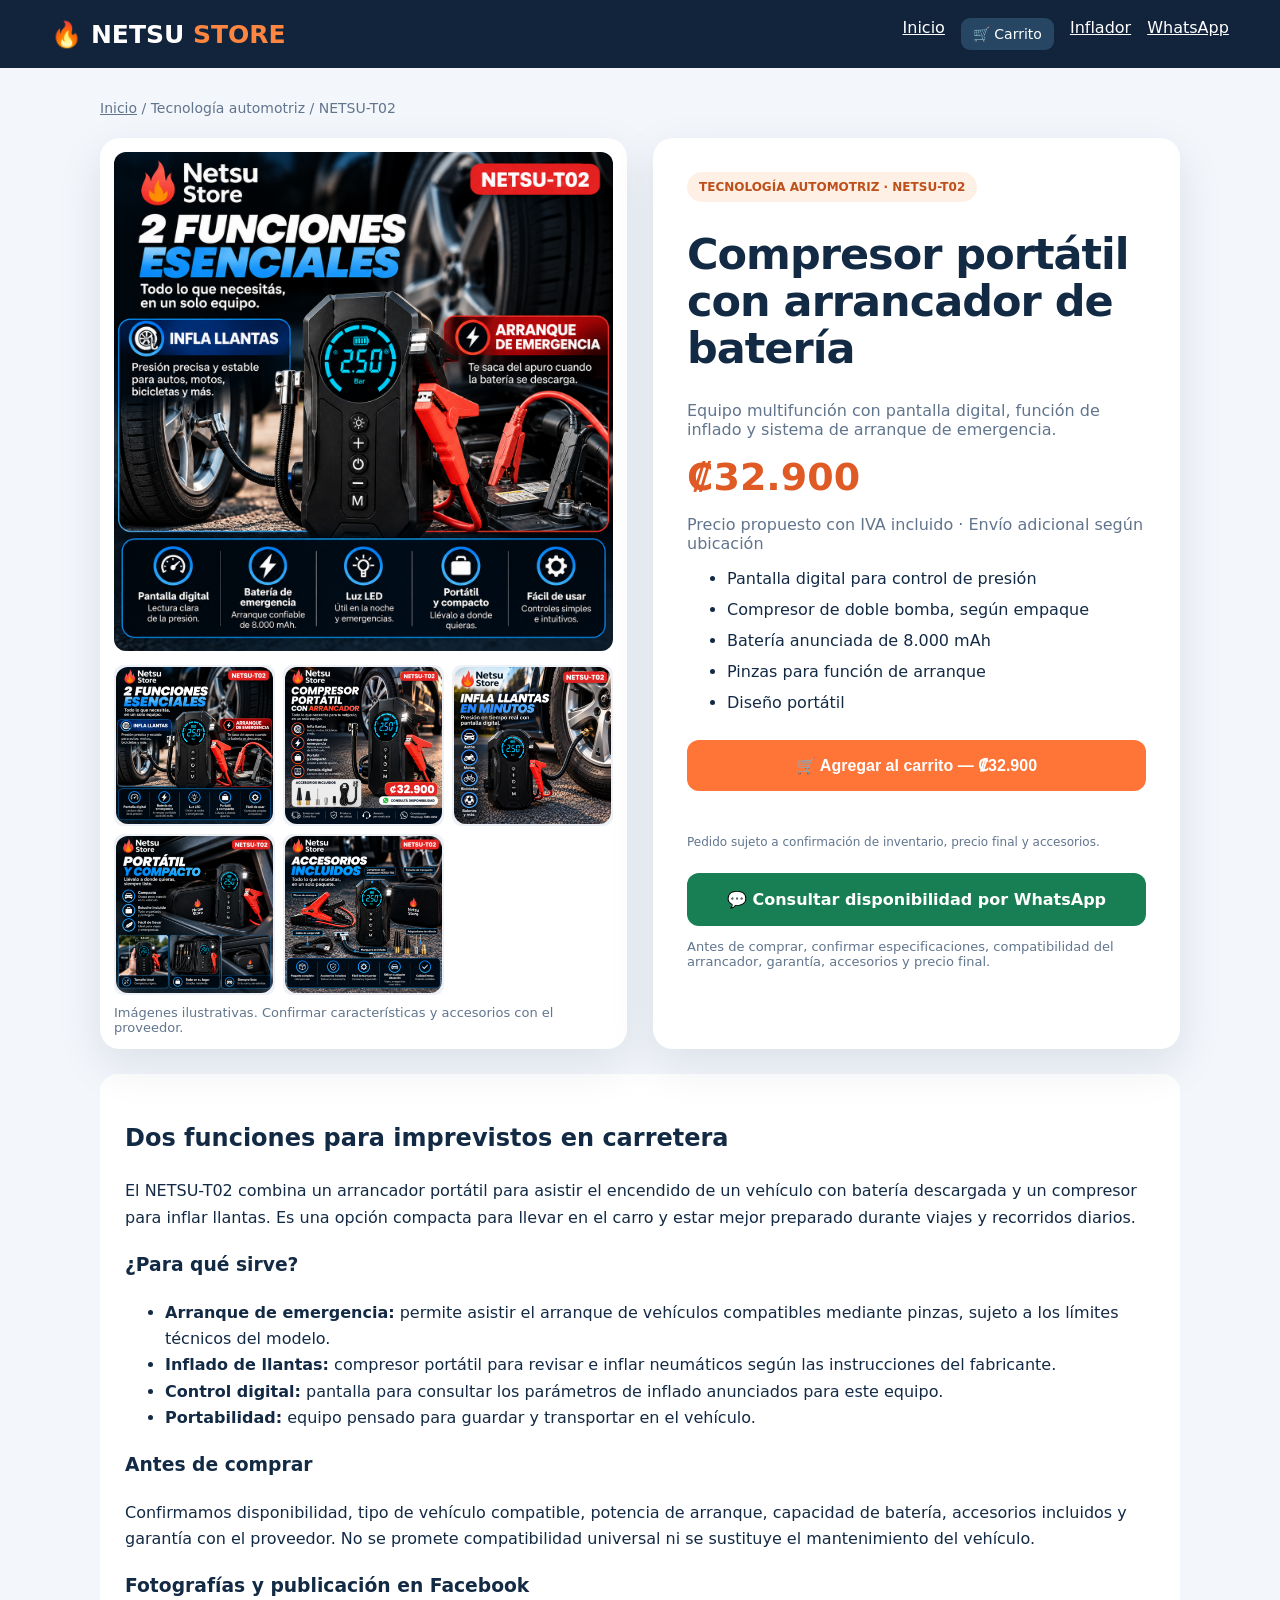
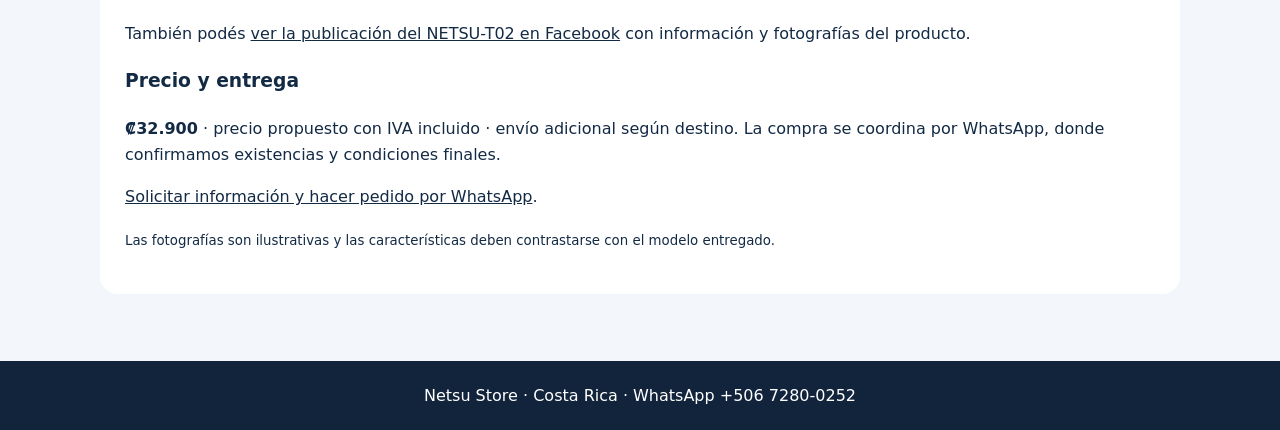
==== commit f1ee128d: "Agregar publicación madre Facebook a ficha NETSU-T02" ====
--- a/arrancador-compresor.html
+++ b/arrancador-compresor.html
@@ -1 +1 @@
-<!doctype html><html lang="es"><head><meta charset="utf-8"><meta name="viewport" content="width=device-width,initial-scale=1"><title>Compresor y arrancador portátil | Netsu Store</title><meta name="description" content="Compresor portátil con función de arranque y pantalla digital. Consultá precio, disponibilidad y entrega con Netsu Store Costa Rica."><style>*{box-sizing:border-box}body{margin:0;font:16px system-ui,-apple-system,Segoe UI,sans-serif;background:#f3f6fb;color:#132a45}header{background:#12243c;color:white;padding:18px max(4vw,20px);display:flex;align-items:center;justify-content:space-between;gap:20px;flex-wrap:wrap}header b{font-size:25px}header span{color:#ff8640}nav{display:flex;gap:16px}a{color:inherit}.wrap{max-width:1120px;margin:auto;padding:32px 20px}.crumb{color:#61758d;font-size:14px;margin-bottom:22px}.layout{display:grid;grid-template-columns:1fr 1fr;gap:26px}.card{background:white;border-radius:20px;overflow:hidden;box-shadow:0 16px 45px #142b461a}.visual{min-height:430px;background:radial-gradient(circle at 40% 20%,#3b5b7d,#101f35 70%);color:#fff;display:flex;flex-direction:column;justify-content:center;align-items:center;padding:32px;text-align:center}.visual .icon{font-size:100px}.visual h2{font-size:32px;line-height:1.15}.visual p{color:#d2dce8}.details{padding:34px}.tag{background:#fff0e6;color:#bd501b;padding:8px 12px;border-radius:99px;font-weight:800;font-size:12px;display:inline-block}h1{font-size:clamp(30px,4vw,43px);line-height:1.1;letter-spacing:-1px}.price{font-size:38px;font-weight:900;color:#df5a25}.muted{color:#61758d}.details li{margin:12px 0}.btn{display:block;background:#187e54;color:white;text-align:center;text-decoration:none;font-weight:800;border-radius:12px;padding:17px;margin-top:24px}.section{margin-top:25px;background:#fff;padding:25px;border-radius:18px;line-height:1.65}footer{margin-top:35px;padding:25px;background:#12243c;color:white;text-align:center}@media(max-width:750px){.layout{grid-template-columns:1fr}.visual{min-height:300px}.details{padding:24px}.wrap{padding:22px 13px}}.gallery{padding:14px}.gallery img{width:100%;aspect-ratio:1;object-fit:contain;border-radius:12px;background:#eef2f7}.thumbs{display:grid;grid-template-columns:repeat(3,1fr);gap:8px;margin-top:10px}.thumbs button{padding:0;border:2px solid transparent;border-radius:9px;background:#eef2f7;cursor:pointer;overflow:hidden}.thumbs button:focus{border-color:#ed5b30}.thumbs img{width:100%;display:block;aspect-ratio:1;object-fit:cover}.gallery-note{font-size:13px;color:#61758d;margin:10px 0 0}</style><style>.add-cart-net{background:#ff7437;color:white;border:0;border-radius:12px;padding:16px;width:100%;font-weight:800;font-size:16px;cursor:pointer;margin-top:12px}.cart-link-net{display:inline-block;color:#fff;background:#274664;border-radius:9px;padding:8px 12px;text-decoration:none;font-size:14px}.cart-message-net{font-size:13px;color:#187b53;min-height:18px}</style></head><body><header><b>🔥 NETSU <span>STORE</span></b><nav><a href="/">Inicio</a><a href="/#carrito" class="cart-link-net">🛒 Carrito</a><a href="/inflador-digital.html">Inflador</a><a href="https://wa.me/50672800252">WhatsApp</a></nav></header><main class="wrap"><div class="crumb"><a href="/">Inicio</a> / Tecnología automotriz / NETSU-T02</div><div class="layout"><div class="card"><div class="gallery"><img id="t02-main" src="/assets/Arrancador%20Netsu-T02_%20Infl%C3%A1%20y%20Arranc%C3%A1.png" alt="NETSU-T02 compresor portátil con arrancador" onerror="this.style.display='none';document.getElementById('t02-fallback').style.display='block'"><div id="t02-fallback" class="visual" style="display:none"><div class="icon">🚙</div><h2>Compresor + arrancador</h2><p>Consultá fotografías reales y disponibilidad por WhatsApp.</p></div><div class="thumbs" id="t02-thumbs"></div><p class="gallery-note">Imágenes ilustrativas. Confirmar características y accesorios con el proveedor.</p></div></div><div class="card details"><span class="tag">TECNOLOGÍA AUTOMOTRIZ · NETSU-T02</span><h1>Compresor portátil con arrancador de batería</h1><p class="muted">Equipo multifunción con pantalla digital, función de inflado y sistema de arranque de emergencia.</p><div class="price">₡32.900</div><p class="muted">Precio propuesto con IVA incluido · Envío adicional según ubicación</p><ul><li>Pantalla digital para control de presión</li><li>Compresor de doble bomba, según empaque</li><li>Batería anunciada de 8.000 mAh</li><li>Pinzas para función de arranque</li><li>Diseño portátil</li></ul><button type="button" id="addProductCart" class="add-cart-net">🛒 Agregar al carrito — ₡32.900</button><p id="cartMessage" class="cart-message-net" role="status"></p><p class="muted" style="font-size:12px">Pedido sujeto a confirmación de inventario, precio final y accesorios.</p><a class="btn" href="https://wa.me/50672800252?text=Hola%2C%20Netsu%20Store.%20Quiero%20consultar%20precio%20final%20y%20disponibilidad%20del%20compresor%20con%20arrancador%20NETSU-T02" target="_blank" rel="noopener">💬 Consultar disponibilidad por WhatsApp</a><p class="muted" style="font-size:13px">Antes de comprar, confirmar especificaciones, compatibilidad del arrancador, garantía, accesorios y precio final.</p></div></div><section class="section"><h2>Dos funciones para imprevistos en carretera</h2><p>El NETSU-T02 combina un arrancador portátil para asistir el encendido de un vehículo con batería descargada y un compresor para inflar llantas. Es una opción compacta para llevar en el carro y estar mejor preparado durante viajes y recorridos diarios.</p><h3>¿Para qué sirve?</h3><ul><li><strong>Arranque de emergencia:</strong> permite asistir el arranque de vehículos compatibles mediante pinzas, sujeto a los límites técnicos del modelo.</li><li><strong>Inflado de llantas:</strong> compresor portátil para revisar e inflar neumáticos según las instrucciones del fabricante.</li><li><strong>Control digital:</strong> pantalla para consultar los parámetros de inflado anunciados para este equipo.</li><li><strong>Portabilidad:</strong> equipo pensado para guardar y transportar en el vehículo.</li></ul><h3>Antes de comprar</h3><p>Confirmamos disponibilidad, tipo de vehículo compatible, potencia de arranque, capacidad de batería, accesorios incluidos y garantía con el proveedor. No se promete compatibilidad universal ni se sustituye el mantenimiento del vehículo.</p><h3>Precio y entrega</h3><p><strong>₡32.900</strong> · precio propuesto con IVA incluido · envío adicional según destino. La compra se coordina por WhatsApp, donde confirmamos existencias y condiciones finales.</p><p><a href="https://wa.me/50672800252?text=Hola%2C%20quiero%20informaci%C3%B3n%20y%20disponibilidad%20del%20NETSU-T02">Solicitar información y hacer pedido por WhatsApp</a>.</p><p><small>Las fotografías son ilustrativas y las características deben contrastarse con el modelo entregado.</small></p></section></main><footer>Netsu Store · Costa Rica · WhatsApp +506 7280-0252</footer><script>const pics=["/assets/Arrancador%20Netsu-T02_%20Infl%C3%A1%20y%20Arranc%C3%A1.png","/assets/Compresor%20port%C3%A1til%20Netsu%20para%20emergencias.png","/assets/Inflador%20port%C3%A1til%20Netsu%20para%20llantas.png","/assets/Port%C3%A1til%20y%20compacto%20para%20tu%20auto.png","/assets/Accesorios%20incluidos%20Netsu-T02.png"];const main=document.getElementById("t02-main"),thumbs=document.getElementById("t02-thumbs");pics.forEach((p,i)=>{const url=p,b=document.createElement("button"),im=document.createElement("img");b.type="button";b.setAttribute("aria-label","Ver imagen "+(i+1));im.src=url;im.alt="Imagen "+(i+1)+" del NETSU-T02";im.onerror=()=>b.remove();b.onclick=()=>{main.src=url;main.style.display="block";document.getElementById("t02-fallback").style.display="none"};b.appendChild(im);thumbs.appendChild(b)});</script><script>(function(){const b=document.getElementById('addProductCart');b.addEventListener('click',()=>{const key='netsu-cart-v1';let items=[];try{const a=JSON.parse(localStorage.getItem(key)||'[]');if(Array.isArray(a))items=a.filter(x=>x&&Number.isInteger(x.qty)&&x.qty>0&&Number.isFinite(x.unit)&&x.unit>=0)}catch(e){}const existing=items.find(x=>x.sku==='NETSU-T02');if(existing)existing.qty=Math.min(50,existing.qty+1);else items.push({sku:'NETSU-T02',qty:1,unit:32900});try{localStorage.setItem(key,JSON.stringify(items))}catch(e){document.getElementById('cartMessage').textContent='No se pudo guardar el carrito en este navegador.';return}document.getElementById('cartMessage').innerHTML='Agregado al carrito. <a href="/#carrito">Ver carrito y finalizar pedido</a>.'})})();</script></body></html>+<!doctype html><html lang="es"><head><meta charset="utf-8"><meta name="viewport" content="width=device-width,initial-scale=1"><title>Compresor y arrancador portátil | Netsu Store</title><meta name="description" content="Compresor portátil con función de arranque y pantalla digital. Consultá precio, disponibilidad y entrega con Netsu Store Costa Rica."><style>*{box-sizing:border-box}body{margin:0;font:16px system-ui,-apple-system,Segoe UI,sans-serif;background:#f3f6fb;color:#132a45}header{background:#12243c;color:white;padding:18px max(4vw,20px);display:flex;align-items:center;justify-content:space-between;gap:20px;flex-wrap:wrap}header b{font-size:25px}header span{color:#ff8640}nav{display:flex;gap:16px}a{color:inherit}.wrap{max-width:1120px;margin:auto;padding:32px 20px}.crumb{color:#61758d;font-size:14px;margin-bottom:22px}.layout{display:grid;grid-template-columns:1fr 1fr;gap:26px}.card{background:white;border-radius:20px;overflow:hidden;box-shadow:0 16px 45px #142b461a}.visual{min-height:430px;background:radial-gradient(circle at 40% 20%,#3b5b7d,#101f35 70%);color:#fff;display:flex;flex-direction:column;justify-content:center;align-items:center;padding:32px;text-align:center}.visual .icon{font-size:100px}.visual h2{font-size:32px;line-height:1.15}.visual p{color:#d2dce8}.details{padding:34px}.tag{background:#fff0e6;color:#bd501b;padding:8px 12px;border-radius:99px;font-weight:800;font-size:12px;display:inline-block}h1{font-size:clamp(30px,4vw,43px);line-height:1.1;letter-spacing:-1px}.price{font-size:38px;font-weight:900;color:#df5a25}.muted{color:#61758d}.details li{margin:12px 0}.btn{display:block;background:#187e54;color:white;text-align:center;text-decoration:none;font-weight:800;border-radius:12px;padding:17px;margin-top:24px}.section{margin-top:25px;background:#fff;padding:25px;border-radius:18px;line-height:1.65}footer{margin-top:35px;padding:25px;background:#12243c;color:white;text-align:center}@media(max-width:750px){.layout{grid-template-columns:1fr}.visual{min-height:300px}.details{padding:24px}.wrap{padding:22px 13px}}.gallery{padding:14px}.gallery img{width:100%;aspect-ratio:1;object-fit:contain;border-radius:12px;background:#eef2f7}.thumbs{display:grid;grid-template-columns:repeat(3,1fr);gap:8px;margin-top:10px}.thumbs button{padding:0;border:2px solid transparent;border-radius:9px;background:#eef2f7;cursor:pointer;overflow:hidden}.thumbs button:focus{border-color:#ed5b30}.thumbs img{width:100%;display:block;aspect-ratio:1;object-fit:cover}.gallery-note{font-size:13px;color:#61758d;margin:10px 0 0}</style><style>.add-cart-net{background:#ff7437;color:white;border:0;border-radius:12px;padding:16px;width:100%;font-weight:800;font-size:16px;cursor:pointer;margin-top:12px}.cart-link-net{display:inline-block;color:#fff;background:#274664;border-radius:9px;padding:8px 12px;text-decoration:none;font-size:14px}.cart-message-net{font-size:13px;color:#187b53;min-height:18px}</style></head><body><header><b>🔥 NETSU <span>STORE</span></b><nav><a href="/">Inicio</a><a href="/#carrito" class="cart-link-net">🛒 Carrito</a><a href="/inflador-digital.html">Inflador</a><a href="https://wa.me/50672800252">WhatsApp</a></nav></header><main class="wrap"><div class="crumb"><a href="/">Inicio</a> / Tecnología automotriz / NETSU-T02</div><div class="layout"><div class="card"><div class="gallery"><img id="t02-main" src="/assets/Arrancador%20Netsu-T02_%20Infl%C3%A1%20y%20Arranc%C3%A1.png" alt="NETSU-T02 compresor portátil con arrancador" onerror="this.style.display='none';document.getElementById('t02-fallback').style.display='block'"><div id="t02-fallback" class="visual" style="display:none"><div class="icon">🚙</div><h2>Compresor + arrancador</h2><p>Consultá fotografías reales y disponibilidad por WhatsApp.</p></div><div class="thumbs" id="t02-thumbs"></div><p class="gallery-note">Imágenes ilustrativas. Confirmar características y accesorios con el proveedor.</p></div></div><div class="card details"><span class="tag">TECNOLOGÍA AUTOMOTRIZ · NETSU-T02</span><h1>Compresor portátil con arrancador de batería</h1><p class="muted">Equipo multifunción con pantalla digital, función de inflado y sistema de arranque de emergencia.</p><div class="price">₡32.900</div><p class="muted">Precio propuesto con IVA incluido · Envío adicional según ubicación</p><ul><li>Pantalla digital para control de presión</li><li>Compresor de doble bomba, según empaque</li><li>Batería anunciada de 8.000 mAh</li><li>Pinzas para función de arranque</li><li>Diseño portátil</li></ul><button type="button" id="addProductCart" class="add-cart-net">🛒 Agregar al carrito — ₡32.900</button><p id="cartMessage" class="cart-message-net" role="status"></p><p class="muted" style="font-size:12px">Pedido sujeto a confirmación de inventario, precio final y accesorios.</p><a class="btn" href="https://wa.me/50672800252?text=Hola%2C%20Netsu%20Store.%20Quiero%20consultar%20precio%20final%20y%20disponibilidad%20del%20compresor%20con%20arrancador%20NETSU-T02" target="_blank" rel="noopener">💬 Consultar disponibilidad por WhatsApp</a><p class="muted" style="font-size:13px">Antes de comprar, confirmar especificaciones, compatibilidad del arrancador, garantía, accesorios y precio final.</p></div></div><section class="section"><h2>Dos funciones para imprevistos en carretera</h2><p>El NETSU-T02 combina un arrancador portátil para asistir el encendido de un vehículo con batería descargada y un compresor para inflar llantas. Es una opción compacta para llevar en el carro y estar mejor preparado durante viajes y recorridos diarios.</p><h3>¿Para qué sirve?</h3><ul><li><strong>Arranque de emergencia:</strong> permite asistir el arranque de vehículos compatibles mediante pinzas, sujeto a los límites técnicos del modelo.</li><li><strong>Inflado de llantas:</strong> compresor portátil para revisar e inflar neumáticos según las instrucciones del fabricante.</li><li><strong>Control digital:</strong> pantalla para consultar los parámetros de inflado anunciados para este equipo.</li><li><strong>Portabilidad:</strong> equipo pensado para guardar y transportar en el vehículo.</li></ul><h3>Antes de comprar</h3><p>Confirmamos disponibilidad, tipo de vehículo compatible, potencia de arranque, capacidad de batería, accesorios incluidos y garantía con el proveedor. No se promete compatibilidad universal ni se sustituye el mantenimiento del vehículo.</p><h3>Fotografías y publicación en Facebook</h3><p>También podés <a href="https://www.facebook.com/share/p/1FUPd8KAHE/" target="_blank" rel="noopener noreferrer">ver la publicación del NETSU-T02 en Facebook</a> con información y fotografías del producto.</p><h3>Precio y entrega</h3><p><strong>₡32.900</strong> · precio propuesto con IVA incluido · envío adicional según destino. La compra se coordina por WhatsApp, donde confirmamos existencias y condiciones finales.</p><p><a href="https://wa.me/50672800252?text=Hola%2C%20quiero%20informaci%C3%B3n%20y%20disponibilidad%20del%20NETSU-T02">Solicitar información y hacer pedido por WhatsApp</a>.</p><p><small>Las fotografías son ilustrativas y las características deben contrastarse con el modelo entregado.</small></p></section></main><footer>Netsu Store · Costa Rica · WhatsApp +506 7280-0252</footer><script>const pics=["/assets/Arrancador%20Netsu-T02_%20Infl%C3%A1%20y%20Arranc%C3%A1.png","/assets/Compresor%20port%C3%A1til%20Netsu%20para%20emergencias.png","/assets/Inflador%20port%C3%A1til%20Netsu%20para%20llantas.png","/assets/Port%C3%A1til%20y%20compacto%20para%20tu%20auto.png","/assets/Accesorios%20incluidos%20Netsu-T02.png"];const main=document.getElementById("t02-main"),thumbs=document.getElementById("t02-thumbs");pics.forEach((p,i)=>{const url=p,b=document.createElement("button"),im=document.createElement("img");b.type="button";b.setAttribute("aria-label","Ver imagen "+(i+1));im.src=url;im.alt="Imagen "+(i+1)+" del NETSU-T02";im.onerror=()=>b.remove();b.onclick=()=>{main.src=url;main.style.display="block";document.getElementById("t02-fallback").style.display="none"};b.appendChild(im);thumbs.appendChild(b)});</script><script>(function(){const b=document.getElementById('addProductCart');b.addEventListener('click',()=>{const key='netsu-cart-v1';let items=[];try{const a=JSON.parse(localStorage.getItem(key)||'[]');if(Array.isArray(a))items=a.filter(x=>x&&Number.isInteger(x.qty)&&x.qty>0&&Number.isFinite(x.unit)&&x.unit>=0)}catch(e){}const existing=items.find(x=>x.sku==='NETSU-T02');if(existing)existing.qty=Math.min(50,existing.qty+1);else items.push({sku:'NETSU-T02',qty:1,unit:32900});try{localStorage.setItem(key,JSON.stringify(items))}catch(e){document.getElementById('cartMessage').textContent='No se pudo guardar el carrito en este navegador.';return}document.getElementById('cartMessage').innerHTML='Agregado al carrito. <a href="/#carrito">Ver carrito y finalizar pedido</a>.'})})();</script></body></html>
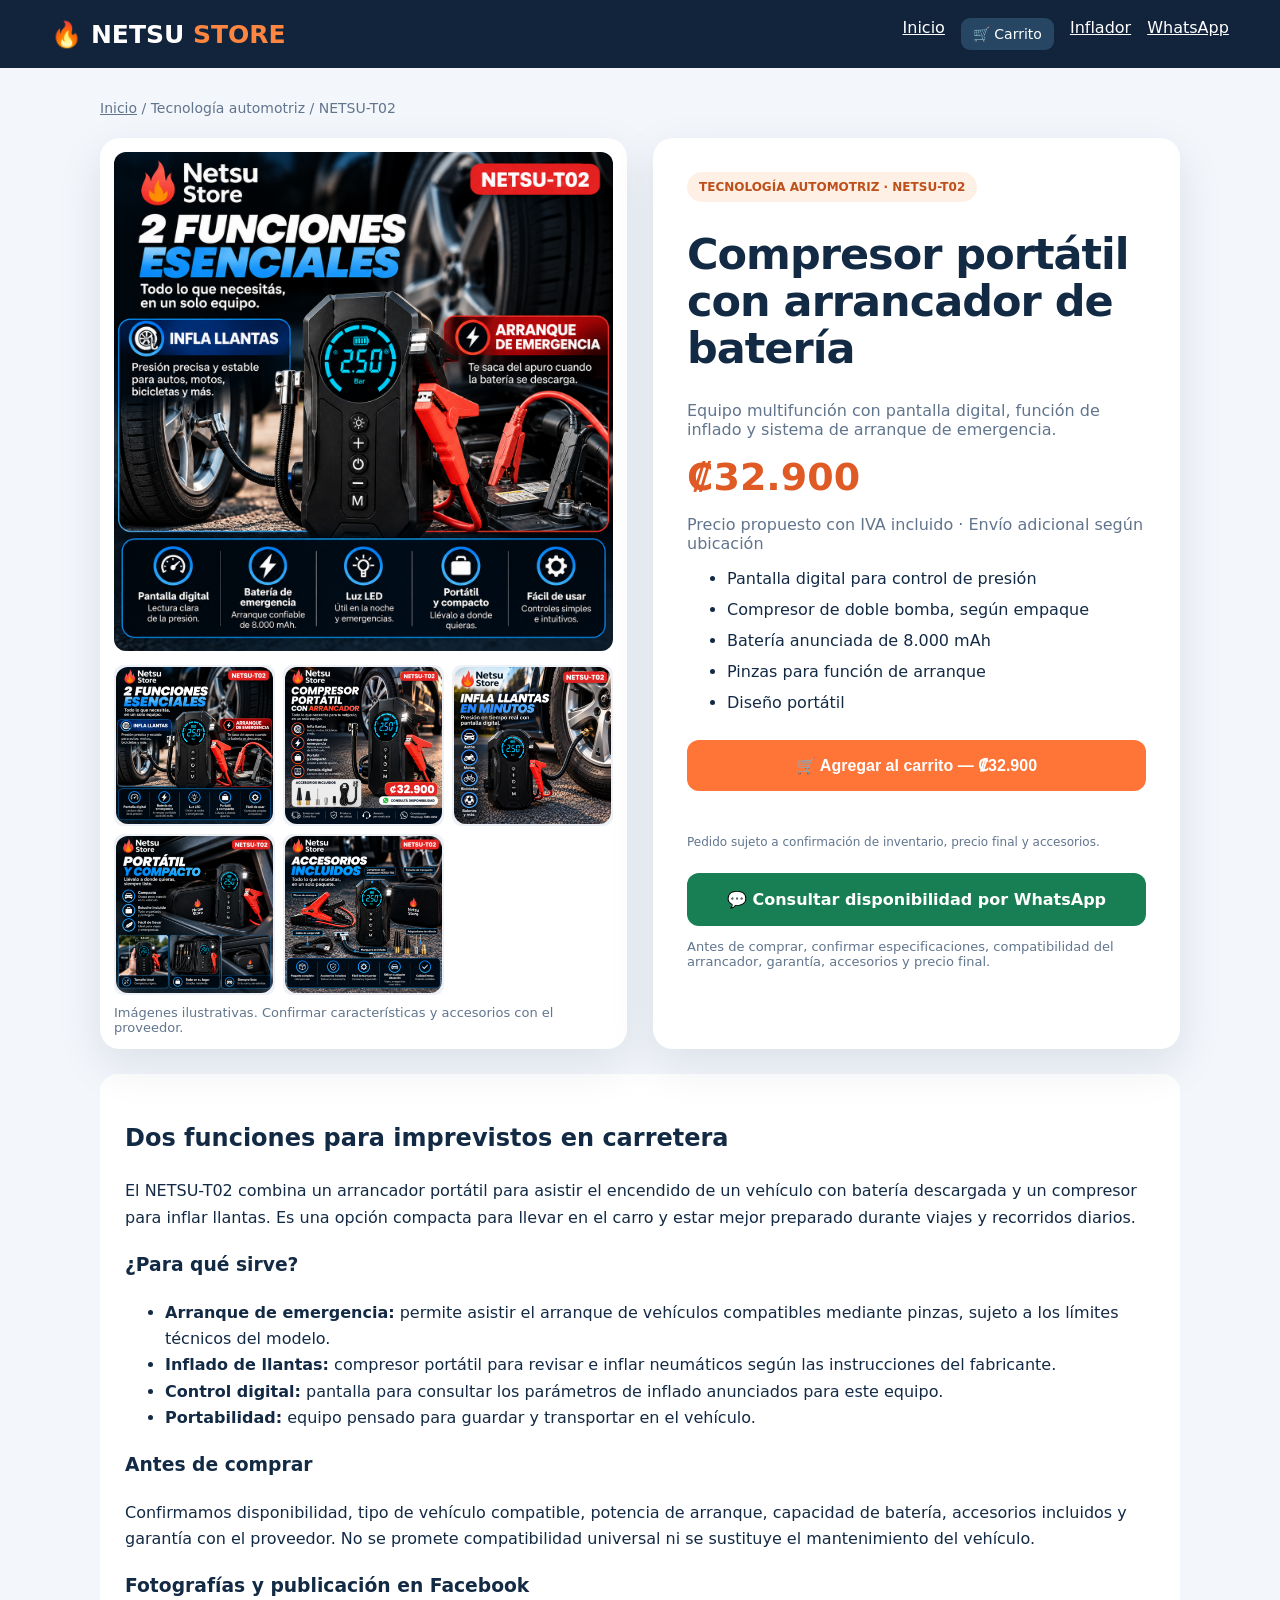
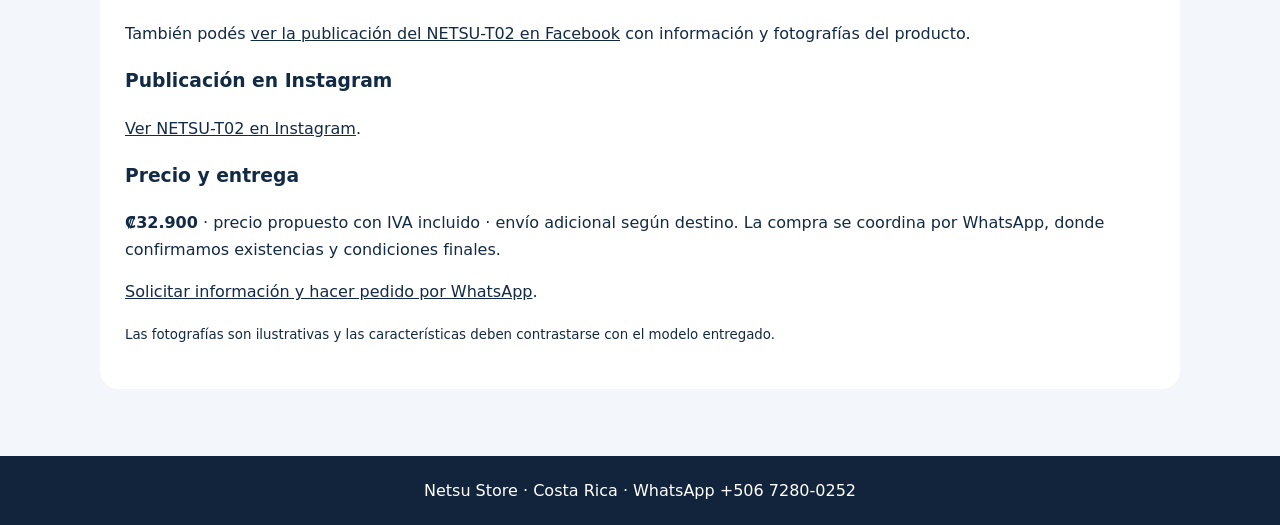
==== commit 8e9f96a7: "Registrar Instagram NETSU-T02 en ficha web" ====
--- a/arrancador-compresor.html
+++ b/arrancador-compresor.html
@@ -1 +1 @@
-<!doctype html><html lang="es"><head><meta charset="utf-8"><meta name="viewport" content="width=device-width,initial-scale=1"><title>Compresor y arrancador portátil | Netsu Store</title><meta name="description" content="Compresor portátil con función de arranque y pantalla digital. Consultá precio, disponibilidad y entrega con Netsu Store Costa Rica."><style>*{box-sizing:border-box}body{margin:0;font:16px system-ui,-apple-system,Segoe UI,sans-serif;background:#f3f6fb;color:#132a45}header{background:#12243c;color:white;padding:18px max(4vw,20px);display:flex;align-items:center;justify-content:space-between;gap:20px;flex-wrap:wrap}header b{font-size:25px}header span{color:#ff8640}nav{display:flex;gap:16px}a{color:inherit}.wrap{max-width:1120px;margin:auto;padding:32px 20px}.crumb{color:#61758d;font-size:14px;margin-bottom:22px}.layout{display:grid;grid-template-columns:1fr 1fr;gap:26px}.card{background:white;border-radius:20px;overflow:hidden;box-shadow:0 16px 45px #142b461a}.visual{min-height:430px;background:radial-gradient(circle at 40% 20%,#3b5b7d,#101f35 70%);color:#fff;display:flex;flex-direction:column;justify-content:center;align-items:center;padding:32px;text-align:center}.visual .icon{font-size:100px}.visual h2{font-size:32px;line-height:1.15}.visual p{color:#d2dce8}.details{padding:34px}.tag{background:#fff0e6;color:#bd501b;padding:8px 12px;border-radius:99px;font-weight:800;font-size:12px;display:inline-block}h1{font-size:clamp(30px,4vw,43px);line-height:1.1;letter-spacing:-1px}.price{font-size:38px;font-weight:900;color:#df5a25}.muted{color:#61758d}.details li{margin:12px 0}.btn{display:block;background:#187e54;color:white;text-align:center;text-decoration:none;font-weight:800;border-radius:12px;padding:17px;margin-top:24px}.section{margin-top:25px;background:#fff;padding:25px;border-radius:18px;line-height:1.65}footer{margin-top:35px;padding:25px;background:#12243c;color:white;text-align:center}@media(max-width:750px){.layout{grid-template-columns:1fr}.visual{min-height:300px}.details{padding:24px}.wrap{padding:22px 13px}}.gallery{padding:14px}.gallery img{width:100%;aspect-ratio:1;object-fit:contain;border-radius:12px;background:#eef2f7}.thumbs{display:grid;grid-template-columns:repeat(3,1fr);gap:8px;margin-top:10px}.thumbs button{padding:0;border:2px solid transparent;border-radius:9px;background:#eef2f7;cursor:pointer;overflow:hidden}.thumbs button:focus{border-color:#ed5b30}.thumbs img{width:100%;display:block;aspect-ratio:1;object-fit:cover}.gallery-note{font-size:13px;color:#61758d;margin:10px 0 0}</style><style>.add-cart-net{background:#ff7437;color:white;border:0;border-radius:12px;padding:16px;width:100%;font-weight:800;font-size:16px;cursor:pointer;margin-top:12px}.cart-link-net{display:inline-block;color:#fff;background:#274664;border-radius:9px;padding:8px 12px;text-decoration:none;font-size:14px}.cart-message-net{font-size:13px;color:#187b53;min-height:18px}</style></head><body><header><b>🔥 NETSU <span>STORE</span></b><nav><a href="/">Inicio</a><a href="/#carrito" class="cart-link-net">🛒 Carrito</a><a href="/inflador-digital.html">Inflador</a><a href="https://wa.me/50672800252">WhatsApp</a></nav></header><main class="wrap"><div class="crumb"><a href="/">Inicio</a> / Tecnología automotriz / NETSU-T02</div><div class="layout"><div class="card"><div class="gallery"><img id="t02-main" src="/assets/Arrancador%20Netsu-T02_%20Infl%C3%A1%20y%20Arranc%C3%A1.png" alt="NETSU-T02 compresor portátil con arrancador" onerror="this.style.display='none';document.getElementById('t02-fallback').style.display='block'"><div id="t02-fallback" class="visual" style="display:none"><div class="icon">🚙</div><h2>Compresor + arrancador</h2><p>Consultá fotografías reales y disponibilidad por WhatsApp.</p></div><div class="thumbs" id="t02-thumbs"></div><p class="gallery-note">Imágenes ilustrativas. Confirmar características y accesorios con el proveedor.</p></div></div><div class="card details"><span class="tag">TECNOLOGÍA AUTOMOTRIZ · NETSU-T02</span><h1>Compresor portátil con arrancador de batería</h1><p class="muted">Equipo multifunción con pantalla digital, función de inflado y sistema de arranque de emergencia.</p><div class="price">₡32.900</div><p class="muted">Precio propuesto con IVA incluido · Envío adicional según ubicación</p><ul><li>Pantalla digital para control de presión</li><li>Compresor de doble bomba, según empaque</li><li>Batería anunciada de 8.000 mAh</li><li>Pinzas para función de arranque</li><li>Diseño portátil</li></ul><button type="button" id="addProductCart" class="add-cart-net">🛒 Agregar al carrito — ₡32.900</button><p id="cartMessage" class="cart-message-net" role="status"></p><p class="muted" style="font-size:12px">Pedido sujeto a confirmación de inventario, precio final y accesorios.</p><a class="btn" href="https://wa.me/50672800252?text=Hola%2C%20Netsu%20Store.%20Quiero%20consultar%20precio%20final%20y%20disponibilidad%20del%20compresor%20con%20arrancador%20NETSU-T02" target="_blank" rel="noopener">💬 Consultar disponibilidad por WhatsApp</a><p class="muted" style="font-size:13px">Antes de comprar, confirmar especificaciones, compatibilidad del arrancador, garantía, accesorios y precio final.</p></div></div><section class="section"><h2>Dos funciones para imprevistos en carretera</h2><p>El NETSU-T02 combina un arrancador portátil para asistir el encendido de un vehículo con batería descargada y un compresor para inflar llantas. Es una opción compacta para llevar en el carro y estar mejor preparado durante viajes y recorridos diarios.</p><h3>¿Para qué sirve?</h3><ul><li><strong>Arranque de emergencia:</strong> permite asistir el arranque de vehículos compatibles mediante pinzas, sujeto a los límites técnicos del modelo.</li><li><strong>Inflado de llantas:</strong> compresor portátil para revisar e inflar neumáticos según las instrucciones del fabricante.</li><li><strong>Control digital:</strong> pantalla para consultar los parámetros de inflado anunciados para este equipo.</li><li><strong>Portabilidad:</strong> equipo pensado para guardar y transportar en el vehículo.</li></ul><h3>Antes de comprar</h3><p>Confirmamos disponibilidad, tipo de vehículo compatible, potencia de arranque, capacidad de batería, accesorios incluidos y garantía con el proveedor. No se promete compatibilidad universal ni se sustituye el mantenimiento del vehículo.</p><h3>Fotografías y publicación en Facebook</h3><p>También podés <a href="https://www.facebook.com/share/p/1FUPd8KAHE/" target="_blank" rel="noopener noreferrer">ver la publicación del NETSU-T02 en Facebook</a> con información y fotografías del producto.</p><h3>Precio y entrega</h3><p><strong>₡32.900</strong> · precio propuesto con IVA incluido · envío adicional según destino. La compra se coordina por WhatsApp, donde confirmamos existencias y condiciones finales.</p><p><a href="https://wa.me/50672800252?text=Hola%2C%20quiero%20informaci%C3%B3n%20y%20disponibilidad%20del%20NETSU-T02">Solicitar información y hacer pedido por WhatsApp</a>.</p><p><small>Las fotografías son ilustrativas y las características deben contrastarse con el modelo entregado.</small></p></section></main><footer>Netsu Store · Costa Rica · WhatsApp +506 7280-0252</footer><script>const pics=["/assets/Arrancador%20Netsu-T02_%20Infl%C3%A1%20y%20Arranc%C3%A1.png","/assets/Compresor%20port%C3%A1til%20Netsu%20para%20emergencias.png","/assets/Inflador%20port%C3%A1til%20Netsu%20para%20llantas.png","/assets/Port%C3%A1til%20y%20compacto%20para%20tu%20auto.png","/assets/Accesorios%20incluidos%20Netsu-T02.png"];const main=document.getElementById("t02-main"),thumbs=document.getElementById("t02-thumbs");pics.forEach((p,i)=>{const url=p,b=document.createElement("button"),im=document.createElement("img");b.type="button";b.setAttribute("aria-label","Ver imagen "+(i+1));im.src=url;im.alt="Imagen "+(i+1)+" del NETSU-T02";im.onerror=()=>b.remove();b.onclick=()=>{main.src=url;main.style.display="block";document.getElementById("t02-fallback").style.display="none"};b.appendChild(im);thumbs.appendChild(b)});</script><script>(function(){const b=document.getElementById('addProductCart');b.addEventListener('click',()=>{const key='netsu-cart-v1';let items=[];try{const a=JSON.parse(localStorage.getItem(key)||'[]');if(Array.isArray(a))items=a.filter(x=>x&&Number.isInteger(x.qty)&&x.qty>0&&Number.isFinite(x.unit)&&x.unit>=0)}catch(e){}const existing=items.find(x=>x.sku==='NETSU-T02');if(existing)existing.qty=Math.min(50,existing.qty+1);else items.push({sku:'NETSU-T02',qty:1,unit:32900});try{localStorage.setItem(key,JSON.stringify(items))}catch(e){document.getElementById('cartMessage').textContent='No se pudo guardar el carrito en este navegador.';return}document.getElementById('cartMessage').innerHTML='Agregado al carrito. <a href="/#carrito">Ver carrito y finalizar pedido</a>.'})})();</script></body></html>+<!doctype html><html lang="es"><head><meta charset="utf-8"><meta name="viewport" content="width=device-width,initial-scale=1"><title>Compresor y arrancador portátil | Netsu Store</title><meta name="description" content="Compresor portátil con función de arranque y pantalla digital. Consultá precio, disponibilidad y entrega con Netsu Store Costa Rica."><style>*{box-sizing:border-box}body{margin:0;font:16px system-ui,-apple-system,Segoe UI,sans-serif;background:#f3f6fb;color:#132a45}header{background:#12243c;color:white;padding:18px max(4vw,20px);display:flex;align-items:center;justify-content:space-between;gap:20px;flex-wrap:wrap}header b{font-size:25px}header span{color:#ff8640}nav{display:flex;gap:16px}a{color:inherit}.wrap{max-width:1120px;margin:auto;padding:32px 20px}.crumb{color:#61758d;font-size:14px;margin-bottom:22px}.layout{display:grid;grid-template-columns:1fr 1fr;gap:26px}.card{background:white;border-radius:20px;overflow:hidden;box-shadow:0 16px 45px #142b461a}.visual{min-height:430px;background:radial-gradient(circle at 40% 20%,#3b5b7d,#101f35 70%);color:#fff;display:flex;flex-direction:column;justify-content:center;align-items:center;padding:32px;text-align:center}.visual .icon{font-size:100px}.visual h2{font-size:32px;line-height:1.15}.visual p{color:#d2dce8}.details{padding:34px}.tag{background:#fff0e6;color:#bd501b;padding:8px 12px;border-radius:99px;font-weight:800;font-size:12px;display:inline-block}h1{font-size:clamp(30px,4vw,43px);line-height:1.1;letter-spacing:-1px}.price{font-size:38px;font-weight:900;color:#df5a25}.muted{color:#61758d}.details li{margin:12px 0}.btn{display:block;background:#187e54;color:white;text-align:center;text-decoration:none;font-weight:800;border-radius:12px;padding:17px;margin-top:24px}.section{margin-top:25px;background:#fff;padding:25px;border-radius:18px;line-height:1.65}footer{margin-top:35px;padding:25px;background:#12243c;color:white;text-align:center}@media(max-width:750px){.layout{grid-template-columns:1fr}.visual{min-height:300px}.details{padding:24px}.wrap{padding:22px 13px}}.gallery{padding:14px}.gallery img{width:100%;aspect-ratio:1;object-fit:contain;border-radius:12px;background:#eef2f7}.thumbs{display:grid;grid-template-columns:repeat(3,1fr);gap:8px;margin-top:10px}.thumbs button{padding:0;border:2px solid transparent;border-radius:9px;background:#eef2f7;cursor:pointer;overflow:hidden}.thumbs button:focus{border-color:#ed5b30}.thumbs img{width:100%;display:block;aspect-ratio:1;object-fit:cover}.gallery-note{font-size:13px;color:#61758d;margin:10px 0 0}</style><style>.add-cart-net{background:#ff7437;color:white;border:0;border-radius:12px;padding:16px;width:100%;font-weight:800;font-size:16px;cursor:pointer;margin-top:12px}.cart-link-net{display:inline-block;color:#fff;background:#274664;border-radius:9px;padding:8px 12px;text-decoration:none;font-size:14px}.cart-message-net{font-size:13px;color:#187b53;min-height:18px}</style></head><body><header><b>🔥 NETSU <span>STORE</span></b><nav><a href="/">Inicio</a><a href="/#carrito" class="cart-link-net">🛒 Carrito</a><a href="/inflador-digital.html">Inflador</a><a href="https://wa.me/50672800252">WhatsApp</a></nav></header><main class="wrap"><div class="crumb"><a href="/">Inicio</a> / Tecnología automotriz / NETSU-T02</div><div class="layout"><div class="card"><div class="gallery"><img id="t02-main" src="/assets/Arrancador%20Netsu-T02_%20Infl%C3%A1%20y%20Arranc%C3%A1.png" alt="NETSU-T02 compresor portátil con arrancador" onerror="this.style.display='none';document.getElementById('t02-fallback').style.display='block'"><div id="t02-fallback" class="visual" style="display:none"><div class="icon">🚙</div><h2>Compresor + arrancador</h2><p>Consultá fotografías reales y disponibilidad por WhatsApp.</p></div><div class="thumbs" id="t02-thumbs"></div><p class="gallery-note">Imágenes ilustrativas. Confirmar características y accesorios con el proveedor.</p></div></div><div class="card details"><span class="tag">TECNOLOGÍA AUTOMOTRIZ · NETSU-T02</span><h1>Compresor portátil con arrancador de batería</h1><p class="muted">Equipo multifunción con pantalla digital, función de inflado y sistema de arranque de emergencia.</p><div class="price">₡32.900</div><p class="muted">Precio propuesto con IVA incluido · Envío adicional según ubicación</p><ul><li>Pantalla digital para control de presión</li><li>Compresor de doble bomba, según empaque</li><li>Batería anunciada de 8.000 mAh</li><li>Pinzas para función de arranque</li><li>Diseño portátil</li></ul><button type="button" id="addProductCart" class="add-cart-net">🛒 Agregar al carrito — ₡32.900</button><p id="cartMessage" class="cart-message-net" role="status"></p><p class="muted" style="font-size:12px">Pedido sujeto a confirmación de inventario, precio final y accesorios.</p><a class="btn" href="https://wa.me/50672800252?text=Hola%2C%20Netsu%20Store.%20Quiero%20consultar%20precio%20final%20y%20disponibilidad%20del%20compresor%20con%20arrancador%20NETSU-T02" target="_blank" rel="noopener">💬 Consultar disponibilidad por WhatsApp</a><p class="muted" style="font-size:13px">Antes de comprar, confirmar especificaciones, compatibilidad del arrancador, garantía, accesorios y precio final.</p></div></div><section class="section"><h2>Dos funciones para imprevistos en carretera</h2><p>El NETSU-T02 combina un arrancador portátil para asistir el encendido de un vehículo con batería descargada y un compresor para inflar llantas. Es una opción compacta para llevar en el carro y estar mejor preparado durante viajes y recorridos diarios.</p><h3>¿Para qué sirve?</h3><ul><li><strong>Arranque de emergencia:</strong> permite asistir el arranque de vehículos compatibles mediante pinzas, sujeto a los límites técnicos del modelo.</li><li><strong>Inflado de llantas:</strong> compresor portátil para revisar e inflar neumáticos según las instrucciones del fabricante.</li><li><strong>Control digital:</strong> pantalla para consultar los parámetros de inflado anunciados para este equipo.</li><li><strong>Portabilidad:</strong> equipo pensado para guardar y transportar en el vehículo.</li></ul><h3>Antes de comprar</h3><p>Confirmamos disponibilidad, tipo de vehículo compatible, potencia de arranque, capacidad de batería, accesorios incluidos y garantía con el proveedor. No se promete compatibilidad universal ni se sustituye el mantenimiento del vehículo.</p><h3>Fotografías y publicación en Facebook</h3><p>También podés <a href="https://www.facebook.com/share/p/1FUPd8KAHE/" target="_blank" rel="noopener noreferrer">ver la publicación del NETSU-T02 en Facebook</a> con información y fotografías del producto.</p><h3>Publicación en Instagram</h3><p><a href="https://www.instagram.com/p/DfRQDMojjYU/" target="_blank" rel="noopener noreferrer">Ver NETSU-T02 en Instagram</a>.</p><h3>Precio y entrega</h3><p><strong>₡32.900</strong> · precio propuesto con IVA incluido · envío adicional según destino. La compra se coordina por WhatsApp, donde confirmamos existencias y condiciones finales.</p><p><a href="https://wa.me/50672800252?text=Hola%2C%20quiero%20informaci%C3%B3n%20y%20disponibilidad%20del%20NETSU-T02">Solicitar información y hacer pedido por WhatsApp</a>.</p><p><small>Las fotografías son ilustrativas y las características deben contrastarse con el modelo entregado.</small></p></section></main><footer>Netsu Store · Costa Rica · WhatsApp +506 7280-0252</footer><script>const pics=["/assets/Arrancador%20Netsu-T02_%20Infl%C3%A1%20y%20Arranc%C3%A1.png","/assets/Compresor%20port%C3%A1til%20Netsu%20para%20emergencias.png","/assets/Inflador%20port%C3%A1til%20Netsu%20para%20llantas.png","/assets/Port%C3%A1til%20y%20compacto%20para%20tu%20auto.png","/assets/Accesorios%20incluidos%20Netsu-T02.png"];const main=document.getElementById("t02-main"),thumbs=document.getElementById("t02-thumbs");pics.forEach((p,i)=>{const url=p,b=document.createElement("button"),im=document.createElement("img");b.type="button";b.setAttribute("aria-label","Ver imagen "+(i+1));im.src=url;im.alt="Imagen "+(i+1)+" del NETSU-T02";im.onerror=()=>b.remove();b.onclick=()=>{main.src=url;main.style.display="block";document.getElementById("t02-fallback").style.display="none"};b.appendChild(im);thumbs.appendChild(b)});</script><script>(function(){const b=document.getElementById('addProductCart');b.addEventListener('click',()=>{const key='netsu-cart-v1';let items=[];try{const a=JSON.parse(localStorage.getItem(key)||'[]');if(Array.isArray(a))items=a.filter(x=>x&&Number.isInteger(x.qty)&&x.qty>0&&Number.isFinite(x.unit)&&x.unit>=0)}catch(e){}const existing=items.find(x=>x.sku==='NETSU-T02');if(existing)existing.qty=Math.min(50,existing.qty+1);else items.push({sku:'NETSU-T02',qty:1,unit:32900});try{localStorage.setItem(key,JSON.stringify(items))}catch(e){document.getElementById('cartMessage').textContent='No se pudo guardar el carrito en este navegador.';return}document.getElementById('cartMessage').innerHTML='Agregado al carrito. <a href="/#carrito">Ver carrito y finalizar pedido</a>.'})})();</script></body></html>
